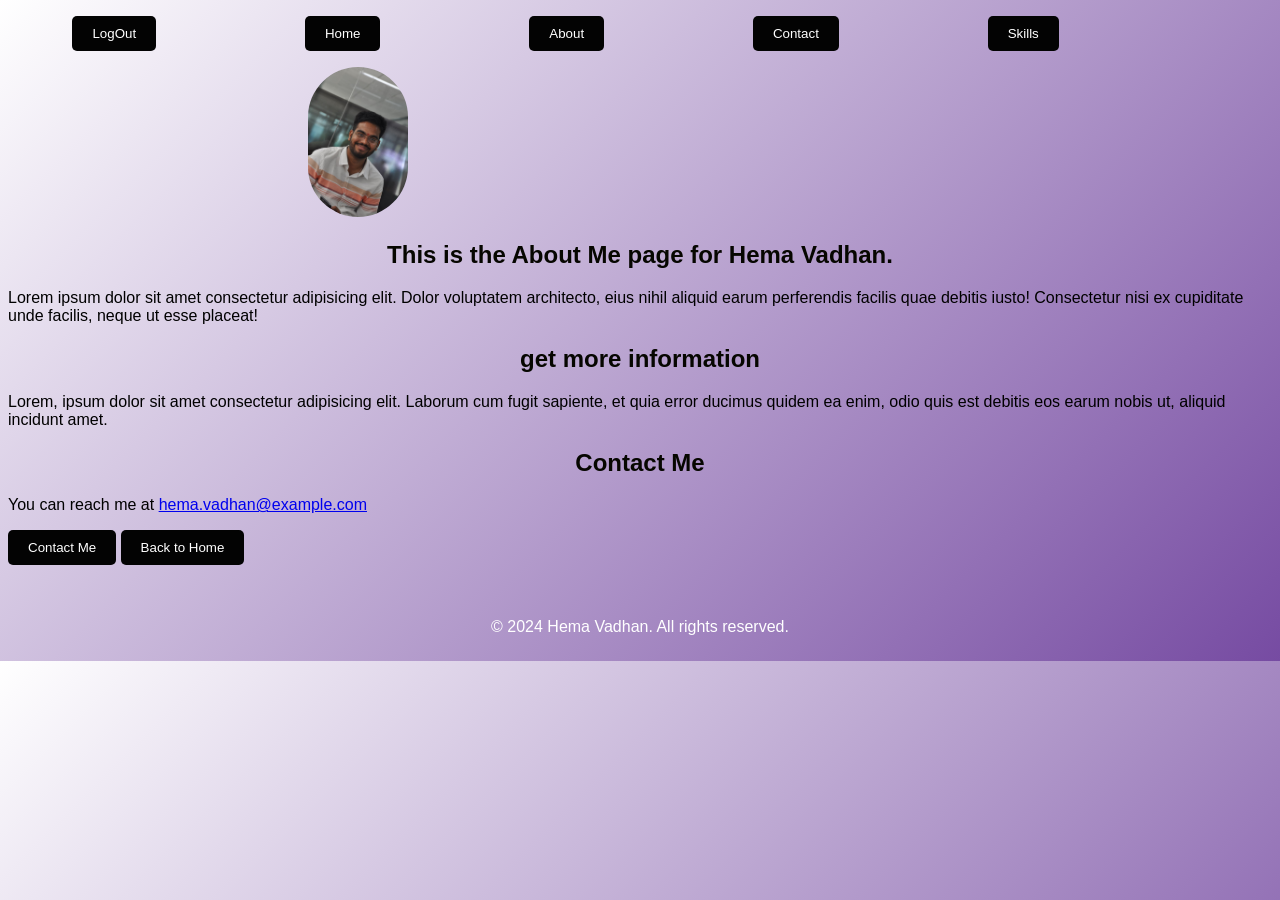
==== about.html @ e814d6c2 "initial commit" ====
<!DOCTYPE html>
<html lang="en">
<head>
    <meta charset="UTF-8">
    <title>Document</title>
    <style>
        header {
            text-align: center;
        }
         nav ul {
            list-style-type:circle;
            padding: 10px;
        }

        img {
            align-items: center;
            width: 100px;
            height: 150px;
            border-radius: 250px; 
            margin-left: 300px;
        }
        button {
                padding: 10px 20px;
                background:#030303;
                color: rgb(255, 255, 255);
                border: none;
                border-radius: 5px;
                cursor: pointer;
            }
        button:hover {
                background-color: #764ba2;
            }
            body {
            font-family: Arial, sans-serif;
            background: linear-gradient(135deg, #ffffff 0%, #764ba2 100%);
        }
        footer {
                 background: linear-gradient(#0e0000 100%);
                color: white;
                text-align: center;
                padding: 1px 0;
            }
            .geid {
                    display: grid;
                    grid-template-columns: auto auto auto auto auto auto;
                    gap: 20px;
                }
             h2 {
                    color: #060600;
                    text-align: center;
                 }
    </style>
</head>
<body>
    <header>
        <nav>
            <dl class="geid">
                <dt><button onclick="window.location.href='login.html'">LogOut</button></dt>
                <dt><button onclick="window.location.href='index.html'">Home</button></dt>
                <dt><button onclick="window.location.href='about.html'">About</button></dt>
                <dt><button onclick="window.location.href='contact.html'">Contact</button></dt>
                <dt><button onclick="window.location.href='Skills.html'">Skills</button></dt>
            </dl>
        </nav> 
    </header>
    <main>
        <img src="images/photo_2024-08-13_15-13-43.jpg" alt="my Image">
    <h2>This is the About Me page for Hema Vadhan.</h2>
    <p>Lorem ipsum dolor sit amet consectetur adipisicing elit. Dolor voluptatem architecto, eius nihil aliquid earum perferendis facilis quae debitis iusto! Consectetur nisi ex cupiditate unde facilis, neque ut esse placeat!</p>
    <h2>get more information</h2>
    <p>Lorem, ipsum dolor sit amet consectetur adipisicing elit. Laborum cum fugit sapiente, et quia error ducimus quidem ea enim, odio quis est debitis eos earum nobis ut, aliquid incidunt amet.</p>
    <h2 id="contact me">Contact Me</h2>
    <p>You can reach me at <a href="mailto:hemavardhanvelaga@gmail.com">hema.vadhan@example.com</a></p>
    <button onclick="window.location.href='contact.html'">Contact Me</button>
    <a href="index.html">
        <button>Back to Home</button>
    </a>
    </main>
    <br></br>
    <footer>
        <p>&copy; 2024 Hema Vadhan. All rights reserved.</p>    
    </footer>
</body>
</html>
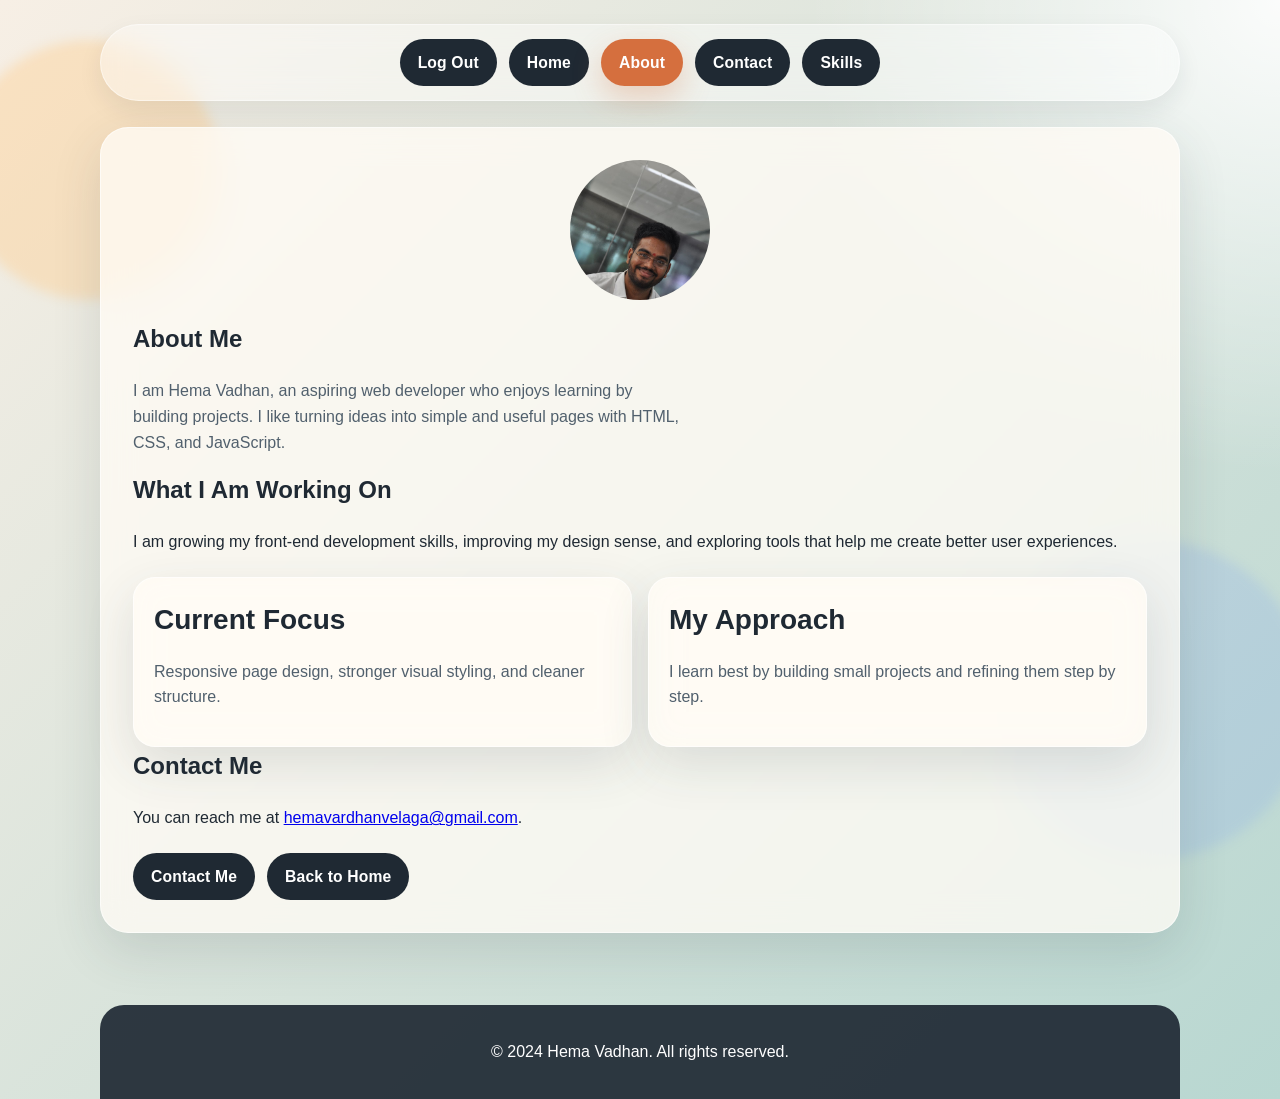
==== commit be12a192: "Enhance portfolio styling and interactivity" ====
--- a/about.html
+++ b/about.html
@@ -2,83 +2,52 @@
 <html lang="en">
 <head>
     <meta charset="UTF-8">
-    <title>Document</title>
-    <style>
-        header {
-            text-align: center;
-        }
-         nav ul {
-            list-style-type:circle;
-            padding: 10px;
-        }
-
-        img {
-            align-items: center;
-            width: 100px;
-            height: 150px;
-            border-radius: 250px; 
-            margin-left: 300px;
-        }
-        button {
-                padding: 10px 20px;
-                background:#030303;
-                color: rgb(255, 255, 255);
-                border: none;
-                border-radius: 5px;
-                cursor: pointer;
-            }
-        button:hover {
-                background-color: #764ba2;
-            }
-            body {
-            font-family: Arial, sans-serif;
-            background: linear-gradient(135deg, #ffffff 0%, #764ba2 100%);
-        }
-        footer {
-                 background: linear-gradient(#0e0000 100%);
-                color: white;
-                text-align: center;
-                padding: 1px 0;
-            }
-            .geid {
-                    display: grid;
-                    grid-template-columns: auto auto auto auto auto auto;
-                    gap: 20px;
-                }
-             h2 {
-                    color: #060600;
-                    text-align: center;
-                 }
-    </style>
+    <meta name="viewport" content="width=device-width, initial-scale=1.0">
+    <title>About | Hema Vadhan</title>
+    <link rel="stylesheet" href="styles.css">
 </head>
-<body>
-    <header>
-        <nav>
-            <dl class="geid">
-                <dt><button onclick="window.location.href='login.html'">LogOut</button></dt>
-                <dt><button onclick="window.location.href='index.html'">Home</button></dt>
-                <dt><button onclick="window.location.href='about.html'">About</button></dt>
-                <dt><button onclick="window.location.href='contact.html'">Contact</button></dt>
-                <dt><button onclick="window.location.href='Skills.html'">Skills</button></dt>
-            </dl>
-        </nav> 
-    </header>
-    <main>
-        <img src="images/photo_2024-08-13_15-13-43.jpg" alt="my Image">
-    <h2>This is the About Me page for Hema Vadhan.</h2>
-    <p>Lorem ipsum dolor sit amet consectetur adipisicing elit. Dolor voluptatem architecto, eius nihil aliquid earum perferendis facilis quae debitis iusto! Consectetur nisi ex cupiditate unde facilis, neque ut esse placeat!</p>
-    <h2>get more information</h2>
-    <p>Lorem, ipsum dolor sit amet consectetur adipisicing elit. Laborum cum fugit sapiente, et quia error ducimus quidem ea enim, odio quis est debitis eos earum nobis ut, aliquid incidunt amet.</p>
-    <h2 id="contact me">Contact Me</h2>
-    <p>You can reach me at <a href="mailto:hemavardhanvelaga@gmail.com">hema.vadhan@example.com</a></p>
-    <button onclick="window.location.href='contact.html'">Contact Me</button>
-    <a href="index.html">
-        <button>Back to Home</button>
-    </a>
-    </main>
-    <br></br>
-    <footer>
-        <p>&copy; 2024 Hema Vadhan. All rights reserved.</p>    
+<body class="site-body">
+    <div class="page-shell">
+        <header class="site-header">
+            <nav aria-label="Main navigation">
+                <ul class="nav-list">
+                    <li><a class="btn nav-link" href="login.html">Log Out</a></li>
+                    <li><a class="btn nav-link" href="index.html">Home</a></li>
+                    <li><a class="btn nav-link" href="about.html">About</a></li>
+                    <li><a class="btn nav-link" href="contact.html">Contact</a></li>
+                    <li><a class="btn nav-link" href="Skills.html">Skills</a></li>
+                </ul>
+            </nav>
+        </header>
+        <main>
+            <section class="content-card reveal">
+                <img class="profile-photo" src="images/photo_2024-08-13_15-13-43.jpg" alt="Portrait of Hema Vadhan">
+                <h1>About Me</h1>
+                <p class="section-intro">I am Hema Vadhan, an aspiring web developer who enjoys learning by building projects. I like turning ideas into simple and useful pages with HTML, CSS, and JavaScript.</p>
+                <h2>What I Am Working On</h2>
+                <p>I am growing my front-end development skills, improving my design sense, and exploring tools that help me create better user experiences.</p>
+                <div class="feature-grid">
+                    <article class="feature-card">
+                        <strong>Current Focus</strong>
+                        <p>Responsive page design, stronger visual styling, and cleaner structure.</p>
+                    </article>
+                    <article class="feature-card">
+                        <strong>My Approach</strong>
+                        <p>I learn best by building small projects and refining them step by step.</p>
+                    </article>
+                </div>
+                <h2>Contact Me</h2>
+                <p>You can reach me at <a href="mailto:hemavardhanvelaga@gmail.com">hemavardhanvelaga@gmail.com</a>.</p>
+                <div class="actions">
+                    <a class="btn" href="contact.html">Contact Me</a>
+                    <a class="btn" href="index.html">Back to Home</a>
+                </div>
+            </section>
+        </main>
+    </div>
+    <footer class="site-footer">
+        <p>&copy; 2024 Hema Vadhan. All rights reserved.</p>
     </footer>
+    <script src="script.js"></script>
 </body>
-</html>+</html>
--- a/styles.css
+++ b/styles.css
@@ -0,0 +1,503 @@
+:root {
+    --bg-top: #f7efe5;
+    --bg-bottom: #b8d7d1;
+    --panel: rgba(255, 251, 245, 0.78);
+    --panel-strong: rgba(255, 255, 255, 0.92);
+    --text-main: #1f2933;
+    --text-soft: #51606d;
+    --accent: #d56f3e;
+    --accent-dark: #9b4c26;
+    --accent-soft: rgba(213, 111, 62, 0.14);
+    --stroke: rgba(31, 41, 51, 0.1);
+    --shadow: 0 18px 50px rgba(49, 61, 73, 0.14);
+}
+
+* {
+    box-sizing: border-box;
+}
+
+html {
+    scroll-behavior: smooth;
+}
+
+body {
+    margin: 0;
+    font-family: "Segoe UI", Tahoma, Geneva, Verdana, sans-serif;
+    line-height: 1.6;
+    color: var(--text-main);
+}
+
+body::before,
+body::after {
+    content: "";
+    position: fixed;
+    inset: auto;
+    border-radius: 999px;
+    pointer-events: none;
+    filter: blur(6px);
+    z-index: 0;
+}
+
+body::before {
+    top: 40px;
+    left: -40px;
+    width: 260px;
+    height: 260px;
+    background: rgba(255, 204, 140, 0.4);
+}
+
+body::after {
+    right: -30px;
+    bottom: 40px;
+    width: 320px;
+    height: 320px;
+    background: rgba(117, 153, 241, 0.18);
+}
+
+.site-body {
+    min-height: 100vh;
+    background:
+        radial-gradient(circle at top right, rgba(255, 255, 255, 0.9), transparent 28%),
+        linear-gradient(135deg, var(--bg-top) 0%, var(--bg-bottom) 100%);
+}
+
+.auth-body {
+    min-height: 100vh;
+    display: flex;
+    align-items: center;
+    justify-content: center;
+    padding: 24px;
+    background:
+        radial-gradient(circle at top left, rgba(255, 255, 255, 0.18), transparent 26%),
+        linear-gradient(135deg, #17324d 0%, #335c67 45%, #9e6240 100%);
+}
+
+.page-shell,
+.site-footer,
+.auth-card {
+    position: relative;
+    z-index: 1;
+}
+
+.page-shell {
+    width: min(1080px, calc(100% - 32px));
+    margin: 0 auto;
+    padding: 24px 0 48px;
+}
+
+.site-header {
+    position: sticky;
+    top: 12px;
+    z-index: 3;
+}
+
+.nav-list {
+    display: flex;
+    flex-wrap: wrap;
+    justify-content: center;
+    gap: 12px;
+    padding: 14px;
+    margin: 0;
+    list-style: none;
+    border: 1px solid rgba(255, 255, 255, 0.45);
+    border-radius: 999px;
+    background: rgba(255, 255, 255, 0.42);
+    backdrop-filter: blur(14px);
+    box-shadow: 0 10px 25px rgba(31, 41, 51, 0.08);
+}
+
+.btn {
+    display: inline-flex;
+    align-items: center;
+    justify-content: center;
+    gap: 8px;
+    padding: 11px 18px;
+    border: none;
+    border-radius: 999px;
+    background: var(--text-main);
+    color: #ffffff;
+    text-decoration: none;
+    cursor: pointer;
+    font-size: 0.98rem;
+    font-weight: 600;
+    letter-spacing: 0.01em;
+    transition: transform 0.2s ease, background-color 0.2s ease, box-shadow 0.2s ease;
+}
+
+.btn:hover,
+.btn:focus-visible {
+    background-color: var(--accent-dark);
+    transform: translateY(-2px);
+    box-shadow: 0 10px 24px rgba(155, 76, 38, 0.24);
+}
+
+.btn-secondary {
+    background: rgba(31, 41, 51, 0.08);
+    color: var(--text-main);
+}
+
+.btn-secondary:hover,
+.btn-secondary:focus-visible {
+    color: #ffffff;
+}
+
+.btn-full {
+    width: 100%;
+}
+
+.nav-link.is-active {
+    background: var(--accent);
+    box-shadow: 0 12px 30px rgba(213, 111, 62, 0.28);
+}
+
+.hero,
+.content-card,
+.auth-card,
+.feature-card,
+.mini-card {
+    border: 1px solid rgba(255, 255, 255, 0.55);
+    background: var(--panel);
+    backdrop-filter: blur(16px);
+    box-shadow: var(--shadow);
+}
+
+.hero,
+.content-card {
+    border-radius: 28px;
+    padding: 32px;
+    margin-top: 26px;
+}
+
+.hero {
+    overflow: hidden;
+}
+
+.hero-grid {
+    display: grid;
+    grid-template-columns: 1.25fr 0.95fr;
+    gap: 28px;
+    align-items: center;
+}
+
+.eyebrow {
+    display: inline-block;
+    padding: 8px 14px;
+    border-radius: 999px;
+    background: var(--accent-soft);
+    color: var(--accent-dark);
+    font-size: 0.85rem;
+    font-weight: 700;
+    letter-spacing: 0.08em;
+    text-transform: uppercase;
+}
+
+.hero h1 {
+    margin: 18px 0 12px;
+    font-size: clamp(2.4rem, 5vw, 4.5rem);
+    line-height: 0.98;
+}
+
+.hero-copy {
+    font-size: 1.05rem;
+    color: var(--text-soft);
+    max-width: 58ch;
+}
+
+.typing-text {
+    color: var(--accent-dark);
+    min-height: 1.7em;
+    font-weight: 700;
+}
+
+.actions {
+    display: flex;
+    flex-wrap: wrap;
+    gap: 12px;
+    margin-top: 22px;
+}
+
+.stats-grid,
+.feature-grid {
+    display: grid;
+    gap: 16px;
+}
+
+.stats-grid {
+    grid-template-columns: repeat(3, minmax(0, 1fr));
+    margin-top: 24px;
+}
+
+.mini-card,
+.feature-card {
+    border-radius: 22px;
+    padding: 20px;
+}
+
+.mini-card strong,
+.feature-card strong {
+    display: block;
+    font-size: 1.75rem;
+    margin-bottom: 4px;
+}
+
+.mini-card span,
+.feature-card p,
+.feature-card li {
+    color: var(--text-soft);
+}
+
+.hero-visual {
+    position: relative;
+    min-height: 420px;
+    display: grid;
+    place-items: center;
+}
+
+.portrait-wrap {
+    position: relative;
+    width: min(100%, 360px);
+    aspect-ratio: 4 / 5;
+    border-radius: 36px;
+    padding: 16px;
+    background: linear-gradient(180deg, rgba(255, 255, 255, 0.65), rgba(255, 255, 255, 0.18));
+}
+
+.hero img,
+.profile-photo {
+    display: block;
+    width: 100%;
+    height: 100%;
+    object-fit: cover;
+}
+
+.hero img {
+    border-radius: 28px;
+}
+
+.profile-photo {
+    width: 140px;
+    height: 140px;
+    margin: 0 auto 20px;
+    border-radius: 50%;
+    object-position: center top;
+}
+
+.floating-badge {
+    position: absolute;
+    padding: 12px 16px;
+    border-radius: 18px;
+    background: var(--panel-strong);
+    box-shadow: 0 14px 30px rgba(31, 41, 51, 0.12);
+    font-size: 0.9rem;
+    font-weight: 700;
+}
+
+.floating-badge.top {
+    top: 22px;
+    right: 0;
+}
+
+.floating-badge.bottom {
+    bottom: 30px;
+    left: -10px;
+}
+
+.content-card h2,
+.content-card h1 {
+    margin-top: 0;
+}
+
+.section-intro {
+    color: var(--text-soft);
+    max-width: 62ch;
+}
+
+.feature-grid {
+    grid-template-columns: repeat(2, minmax(0, 1fr));
+    margin-top: 22px;
+}
+
+.feature-card ul,
+.skills-list,
+.info-list {
+    padding-left: 20px;
+    margin-bottom: 0;
+}
+
+.skill-pills {
+    display: flex;
+    flex-wrap: wrap;
+    gap: 10px;
+    margin-top: 18px;
+}
+
+.skill-pill {
+    padding: 10px 14px;
+    border-radius: 999px;
+    background: rgba(255, 255, 255, 0.7);
+    border: 1px solid var(--stroke);
+    font-weight: 600;
+}
+
+.contact-list {
+    display: grid;
+    gap: 14px;
+    margin-top: 20px;
+}
+
+.contact-item {
+    display: flex;
+    align-items: center;
+    justify-content: space-between;
+    gap: 16px;
+    padding: 16px 18px;
+    border-radius: 18px;
+    background: rgba(255, 255, 255, 0.7);
+    border: 1px solid var(--stroke);
+}
+
+.contact-item span {
+    color: var(--text-soft);
+}
+
+.site-footer {
+    width: min(1080px, calc(100% - 32px));
+    margin: 24px auto 0;
+    padding: 18px 20px;
+    border-radius: 24px 24px 0 0;
+    background: rgba(31, 41, 51, 0.92);
+    color: #ffffff;
+    text-align: center;
+}
+
+.auth-card {
+    width: min(100%, 460px);
+    padding: 36px 32px;
+    border-radius: 28px;
+}
+
+.auth-card h1 {
+    margin-top: 0;
+    margin-bottom: 8px;
+    text-align: center;
+}
+
+.auth-subtitle {
+    margin-top: 0;
+    margin-bottom: 26px;
+    color: rgba(255, 255, 255, 0.86);
+    text-align: center;
+}
+
+.form-group {
+    margin-bottom: 18px;
+}
+
+.form-group label {
+    display: block;
+    margin-bottom: 8px;
+    font-weight: 700;
+    color: #10212f;
+}
+
+.form-group input {
+    width: 100%;
+    padding: 13px 14px;
+    border: 1px solid rgba(16, 33, 47, 0.18);
+    border-radius: 14px;
+    font: inherit;
+    background: rgba(255, 255, 255, 0.84);
+    transition: border-color 0.2s ease, transform 0.2s ease, box-shadow 0.2s ease;
+}
+
+.form-group input:focus {
+    outline: none;
+    border-color: var(--accent);
+    transform: translateY(-1px);
+    box-shadow: 0 0 0 4px rgba(213, 111, 62, 0.14);
+}
+
+.helper-text {
+    margin-top: 18px;
+    text-align: center;
+    color: #10212f;
+}
+
+.helper-text a,
+.contact-item a,
+.info-list a {
+    color: var(--accent-dark);
+    font-weight: 600;
+}
+
+.reveal {
+    opacity: 0;
+    transform: translateY(26px);
+    transition: opacity 0.7s ease, transform 0.7s ease;
+}
+
+.reveal.is-visible {
+    opacity: 1;
+    transform: translateY(0);
+}
+
+@media (prefers-reduced-motion: reduce) {
+    html {
+        scroll-behavior: auto;
+    }
+
+    .btn,
+    .form-group input,
+    .reveal {
+        transition: none;
+    }
+}
+
+@media (max-width: 900px) {
+    .hero-grid,
+    .feature-grid {
+        grid-template-columns: 1fr;
+    }
+
+    .hero-visual {
+        min-height: auto;
+    }
+
+    .stats-grid {
+        grid-template-columns: 1fr;
+    }
+}
+
+@media (max-width: 640px) {
+    .page-shell {
+        width: min(100% - 20px, 1080px);
+        padding-top: 16px;
+    }
+
+    .nav-list {
+        border-radius: 28px;
+    }
+
+    .hero,
+    .content-card,
+    .auth-card,
+    .feature-card,
+    .mini-card {
+        padding: 22px;
+        border-radius: 22px;
+    }
+
+    .actions,
+    .contact-item {
+        flex-direction: column;
+        align-items: flex-start;
+    }
+
+    .btn {
+        width: 100%;
+    }
+
+    .floating-badge.bottom {
+        left: 0;
+    }
+}
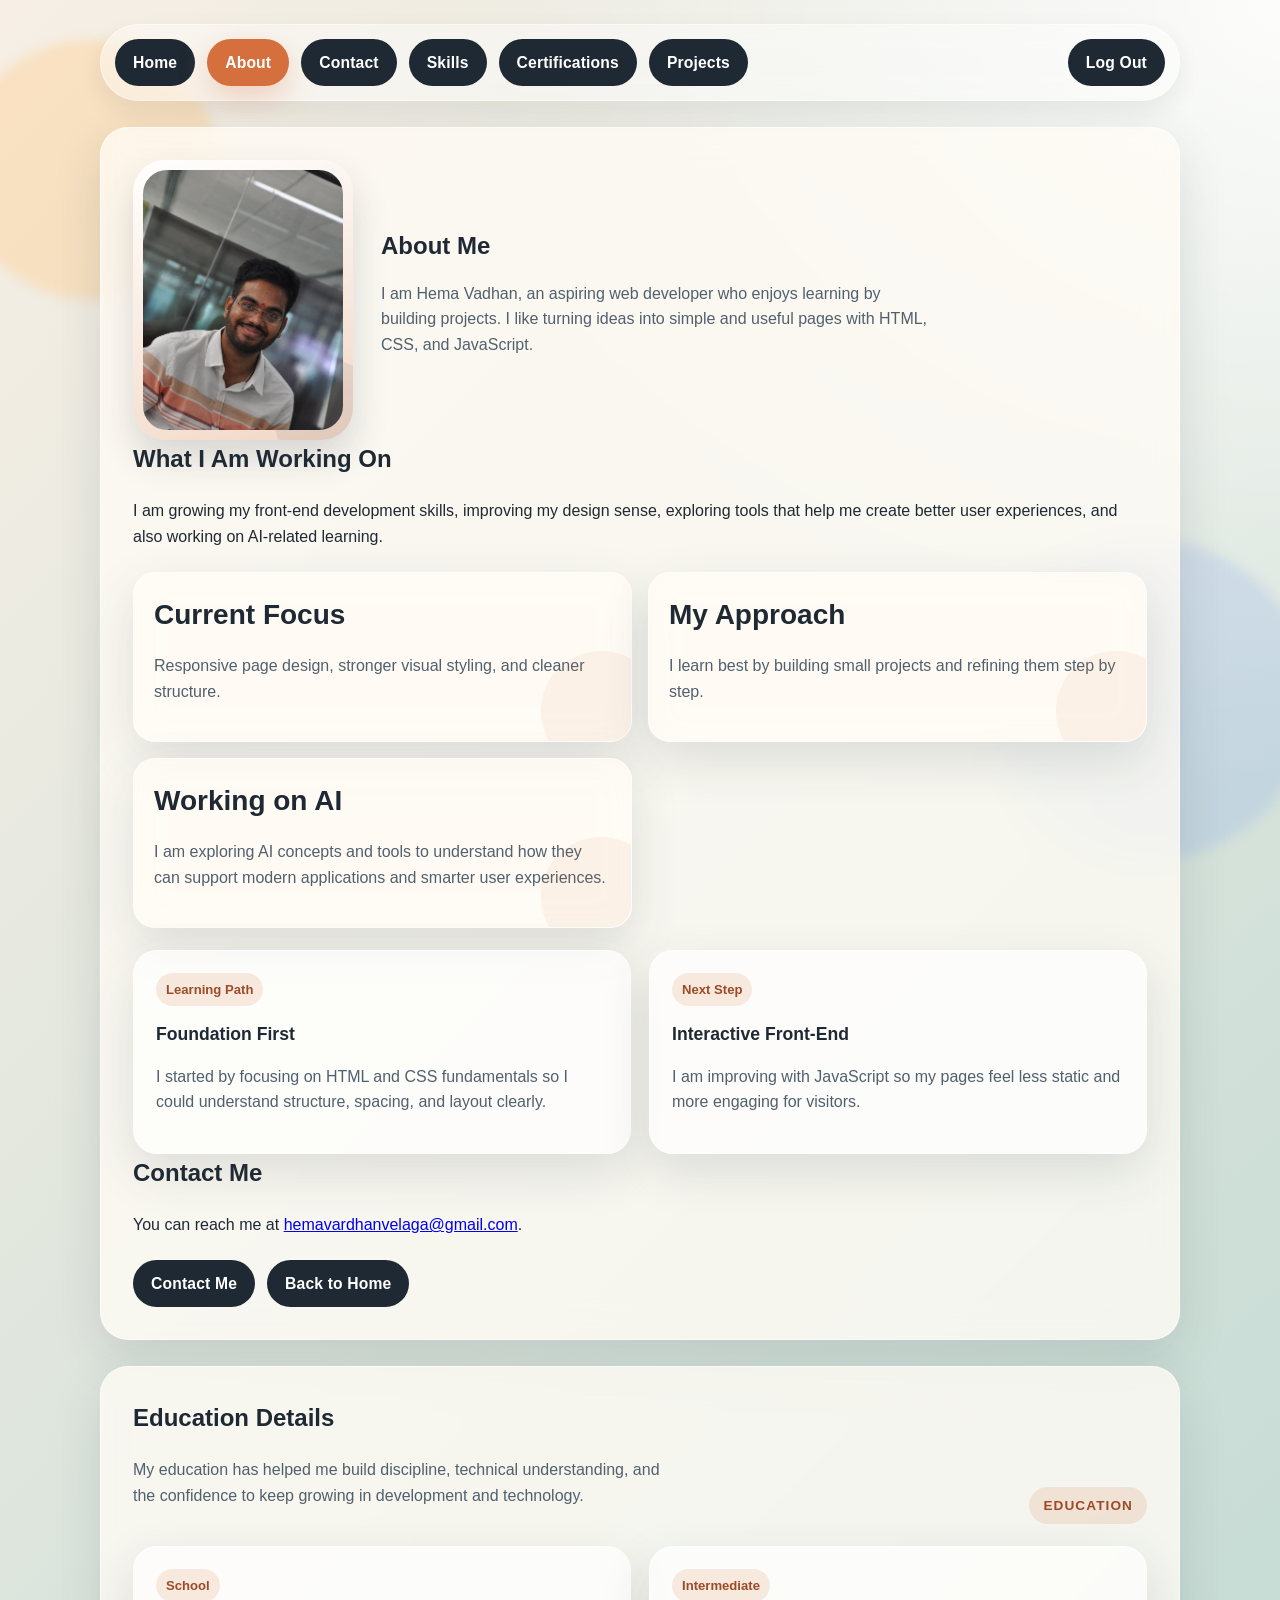
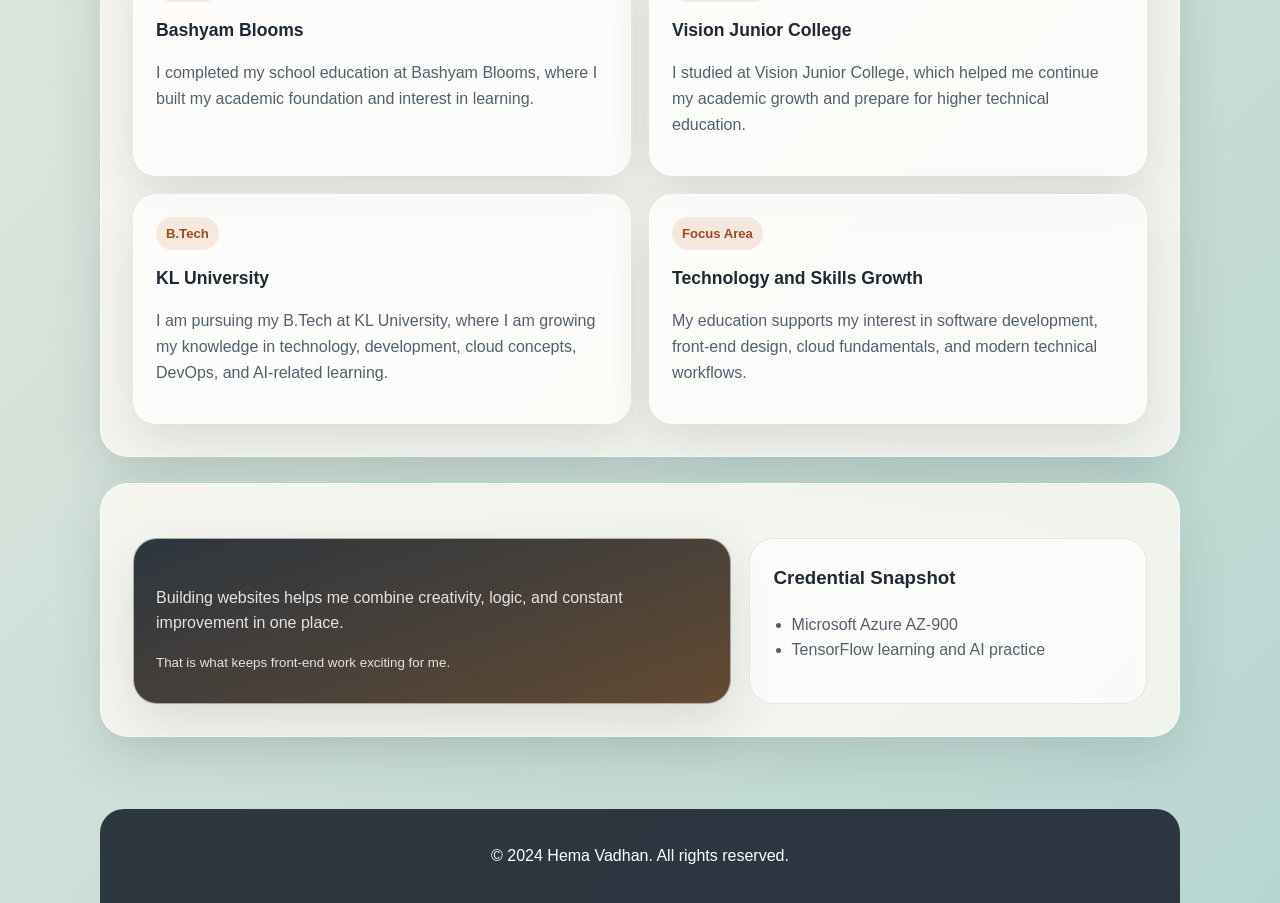
==== commit 9e03856b: "Expand portfolio with projects and certifications" ====
--- a/about.html
+++ b/about.html
@@ -11,29 +11,53 @@
         <header class="site-header">
             <nav aria-label="Main navigation">
                 <ul class="nav-list">
-                    <li><a class="btn nav-link" href="login.html">Log Out</a></li>
                     <li><a class="btn nav-link" href="index.html">Home</a></li>
                     <li><a class="btn nav-link" href="about.html">About</a></li>
                     <li><a class="btn nav-link" href="contact.html">Contact</a></li>
                     <li><a class="btn nav-link" href="Skills.html">Skills</a></li>
+                    <li><a class="btn nav-link" href="Certifications.html">Certifications</a></li>
+                    <li><a class="btn nav-link" href="Projects.html">Projects</a></li>
+                    <li class="push-right"><a class="btn nav-link" href="login.html">Log Out</a></li>
                 </ul>
             </nav>
         </header>
         <main>
             <section class="content-card reveal">
-                <img class="profile-photo" src="images/photo_2024-08-13_15-13-43.jpg" alt="Portrait of Hema Vadhan">
-                <h1>About Me</h1>
-                <p class="section-intro">I am Hema Vadhan, an aspiring web developer who enjoys learning by building projects. I like turning ideas into simple and useful pages with HTML, CSS, and JavaScript.</p>
+                <div class="about-hero">
+                    <div class="about-photo-frame hover-lift">
+                        <img class="about-photo" src="images/photo_2024-08-13_15-13-43.jpg" alt="Portrait of Hema Vadhan">
+                    </div>
+                    <div class="about-intro">
+                        <h1>About Me</h1>
+                        <p class="section-intro">I am Hema Vadhan, an aspiring web developer who enjoys learning by building projects. I like turning ideas into simple and useful pages with HTML, CSS, and JavaScript.</p>
+                    </div>
+                </div>
                 <h2>What I Am Working On</h2>
-                <p>I am growing my front-end development skills, improving my design sense, and exploring tools that help me create better user experiences.</p>
+                <p>I am growing my front-end development skills, improving my design sense, exploring tools that help me create better user experiences, and also working on AI-related learning.</p>
                 <div class="feature-grid">
-                    <article class="feature-card">
+                    <article class="feature-card hover-lift">
                         <strong>Current Focus</strong>
                         <p>Responsive page design, stronger visual styling, and cleaner structure.</p>
                     </article>
-                    <article class="feature-card">
+                    <article class="feature-card hover-lift">
                         <strong>My Approach</strong>
                         <p>I learn best by building small projects and refining them step by step.</p>
+                    </article>
+                    <article class="feature-card hover-lift">
+                        <strong>Working on AI</strong>
+                        <p>I am exploring AI concepts and tools to understand how they can support modern applications and smarter user experiences.</p>
+                    </article>
+                </div>
+                <div class="timeline">
+                    <article class="timeline-card hover-lift">
+                        <span class="timeline-tag">Learning Path</span>
+                        <strong>Foundation First</strong>
+                        <p>I started by focusing on HTML and CSS fundamentals so I could understand structure, spacing, and layout clearly.</p>
+                    </article>
+                    <article class="timeline-card hover-lift">
+                        <span class="timeline-tag">Next Step</span>
+                        <strong>Interactive Front-End</strong>
+                        <p>I am improving with JavaScript so my pages feel less static and more engaging for visitors.</p>
                     </article>
                 </div>
                 <h2>Contact Me</h2>
@@ -41,6 +65,52 @@
                 <div class="actions">
                     <a class="btn" href="contact.html">Contact Me</a>
                     <a class="btn" href="index.html">Back to Home</a>
+                </div>
+            </section>
+            <section class="content-card reveal">
+                <div class="section-heading">
+                    <div>
+                        <h2>Education Details</h2>
+                        <p class="section-intro">My education has helped me build discipline, technical understanding, and the confidence to keep growing in development and technology.</p>
+                    </div>
+                    <span class="eyebrow">Education</span>
+                </div>
+                <div class="timeline">
+                    <article class="timeline-card hover-lift">
+                        <span class="timeline-tag">School</span>
+                        <strong>Bashyam Blooms</strong>
+                        <p>I completed my school education at Bashyam Blooms, where I built my academic foundation and interest in learning.</p>
+                    </article>
+                    <article class="timeline-card hover-lift">
+                        <span class="timeline-tag">Intermediate</span>
+                        <strong>Vision Junior College</strong>
+                        <p>I studied at Vision Junior College, which helped me continue my academic growth and prepare for higher technical education.</p>
+                    </article>
+                    <article class="timeline-card hover-lift">
+                        <span class="timeline-tag">B.Tech</span>
+                        <strong>KL University</strong>
+                        <p>I am pursuing my B.Tech at KL University, where I am growing my knowledge in technology, development, cloud concepts, DevOps, and AI-related learning.</p>
+                    </article>
+                    <article class="timeline-card hover-lift">
+                        <span class="timeline-tag">Focus Area</span>
+                        <strong>Technology and Skills Growth</strong>
+                        <p>My education supports my interest in software development, front-end design, cloud fundamentals, and modern technical workflows.</p>
+                    </article>
+                </div>
+            </section>
+            <section class="content-card reveal">
+                <div class="spotlight-grid">
+                    <div class="quote-card hover-lift">
+                        <p>Building websites helps me combine creativity, logic, and constant improvement in one place.</p>
+                        <small>That is what keeps front-end work exciting for me.</small>
+                    </div>
+                    <div class="contact-blurb hover-lift">
+                        <h3>Credential Snapshot</h3>
+                        <ul class="mini-list">
+                            <li>Microsoft Azure AZ-900</li>
+                            <li>TensorFlow learning and AI practice</li>
+                        </ul>
+                    </div>
                 </div>
             </section>
         </main>
--- a/styles.css
+++ b/styles.css
@@ -94,7 +94,6 @@
 .nav-list {
     display: flex;
     flex-wrap: wrap;
-    justify-content: center;
     gap: 12px;
     padding: 14px;
     margin: 0;
@@ -104,6 +103,16 @@
     background: rgba(255, 255, 255, 0.42);
     backdrop-filter: blur(14px);
     box-shadow: 0 10px 25px rgba(31, 41, 51, 0.08);
+}
+
+.nav-list .push-right {
+    margin-left: auto;
+}
+
+@media (max-width: 640px) {
+    .nav-list .push-right {
+        margin-left: 0;
+    }
 }
 
 .btn {
@@ -209,6 +218,12 @@
     font-weight: 700;
 }
 
+.hero-note {
+    margin-top: 16px;
+    color: var(--text-soft);
+    max-width: 52ch;
+}
+
 .actions {
     display: flex;
     flex-wrap: wrap;
@@ -280,6 +295,61 @@
     margin: 0 auto 20px;
     border-radius: 50%;
     object-position: center top;
+}
+
+.about-hero {
+    display: grid;
+    grid-template-columns: 220px 1fr;
+    gap: 28px;
+    align-items: center;
+}
+
+.about-photo-frame {
+    position: relative;
+    width: 220px;
+    height: 280px;
+    padding: 10px;
+    border-radius: 32px;
+    background: linear-gradient(160deg, rgba(255, 255, 255, 0.95), rgba(213, 111, 62, 0.24));
+    box-shadow: 0 18px 36px rgba(49, 61, 73, 0.18);
+}
+
+.about-photo-frame::before {
+    content: "";
+    position: absolute;
+    inset: -10px auto auto -10px;
+    width: 80px;
+    height: 80px;
+    border-radius: 24px;
+    background: rgba(213, 111, 62, 0.14);
+    z-index: 0;
+}
+
+.about-photo-frame::after {
+    content: "";
+    position: absolute;
+    right: -14px;
+    bottom: -14px;
+    width: 92px;
+    height: 92px;
+    border-radius: 28px;
+    background: rgba(31, 41, 51, 0.08);
+    z-index: 0;
+}
+
+.about-photo {
+    position: relative;
+    z-index: 1;
+    width: 100%;
+    height: 100%;
+    object-fit: cover;
+    object-position: center top;
+    border-radius: 24px;
+    display: block;
+}
+
+.about-intro h1 {
+    margin-bottom: 12px;
 }
 
 .floating-badge {
@@ -312,9 +382,31 @@
     max-width: 62ch;
 }
 
+.section-heading {
+    display: flex;
+    justify-content: space-between;
+    align-items: end;
+    gap: 16px;
+}
+
 .feature-grid {
     grid-template-columns: repeat(2, minmax(0, 1fr));
     margin-top: 22px;
+}
+
+.feature-card {
+    position: relative;
+    overflow: hidden;
+}
+
+.feature-card::after {
+    content: "";
+    position: absolute;
+    inset: auto -30px -30px auto;
+    width: 120px;
+    height: 120px;
+    border-radius: 50%;
+    background: rgba(213, 111, 62, 0.08);
 }
 
 .feature-card ul,
@@ -337,6 +429,171 @@
     background: rgba(255, 255, 255, 0.7);
     border: 1px solid var(--stroke);
     font-weight: 600;
+}
+
+.showcase-grid,
+.timeline,
+.gallery-grid,
+.project-grid,
+.spotlight-grid {
+    display: grid;
+    gap: 18px;
+    margin-top: 22px;
+}
+
+.showcase-grid,
+.gallery-grid,
+.project-grid {
+    grid-template-columns: repeat(3, minmax(0, 1fr));
+}
+
+.spotlight-grid {
+    grid-template-columns: 1.2fr 0.8fr;
+}
+
+.showcase-card,
+.project-card,
+.timeline-card,
+.gallery-card,
+.quote-card {
+    border-radius: 24px;
+    border: 1px solid rgba(255, 255, 255, 0.55);
+    background: rgba(255, 255, 255, 0.68);
+    box-shadow: var(--shadow);
+}
+
+.showcase-card,
+.project-card,
+.timeline-card,
+.quote-card {
+    padding: 22px;
+}
+
+.showcase-card strong,
+.project-card strong,
+.timeline-card strong {
+    display: block;
+    font-size: 1.1rem;
+    margin-bottom: 8px;
+}
+
+.project-card p,
+.showcase-card p,
+.timeline-card p,
+.quote-card p {
+    color: var(--text-soft);
+}
+
+.project-card {
+    position: relative;
+}
+
+.project-tag,
+.timeline-tag {
+    display: inline-block;
+    padding: 6px 10px;
+    border-radius: 999px;
+    background: var(--accent-soft);
+    color: var(--accent-dark);
+    font-size: 0.82rem;
+    font-weight: 700;
+    margin-bottom: 14px;
+}
+
+.timeline {
+    grid-template-columns: repeat(2, minmax(0, 1fr));
+}
+
+.timeline-card {
+    min-height: 100%;
+}
+
+.gallery-card {
+    overflow: hidden;
+    min-height: 280px;
+}
+
+.gallery-card img {
+    width: 100%;
+    height: 100%;
+    display: block;
+    object-fit: cover;
+    transition: transform 0.5s ease;
+}
+
+.gallery-card:hover img {
+    transform: scale(1.06);
+}
+
+.quote-card {
+    display: flex;
+    flex-direction: column;
+    justify-content: center;
+    background: linear-gradient(160deg, rgba(31, 41, 51, 0.94), rgba(87, 59, 34, 0.92));
+    color: #ffffff;
+}
+
+.quote-card p,
+.quote-card small {
+    color: rgba(255, 255, 255, 0.86);
+}
+
+.big-number {
+    font-size: clamp(2.4rem, 5vw, 4rem);
+    line-height: 1;
+    margin: 0 0 12px;
+}
+
+.contact-panel {
+    display: grid;
+    grid-template-columns: 1.1fr 0.9fr;
+    gap: 18px;
+    margin-top: 20px;
+}
+
+.contact-blurb {
+    padding: 24px;
+    border-radius: 24px;
+    background: rgba(255, 255, 255, 0.66);
+    border: 1px solid var(--stroke);
+}
+
+.contact-blurb h3 {
+    margin-top: 0;
+}
+
+.contact-blurb p,
+.contact-blurb li {
+    color: var(--text-soft);
+}
+
+.mini-list {
+    padding-left: 18px;
+}
+
+.hover-lift {
+    position: relative;
+    overflow: hidden;
+    transition: transform 0.25s ease, box-shadow 0.25s ease;
+}
+
+.hover-lift::before {
+    content: "";
+    position: absolute;
+    inset: 0;
+    background: radial-gradient(circle at var(--mx, 50%) var(--my, 50%), rgba(255, 255, 255, 0.4), transparent 42%);
+    opacity: 0;
+    pointer-events: none;
+    transition: opacity 0.25s ease;
+}
+
+.hover-lift:hover {
+    transform: translateY(-5px);
+    box-shadow: 0 22px 42px rgba(49, 61, 73, 0.18);
+}
+
+.hover-lift:hover::before {
+    opacity: 1;
 }
 
 .contact-list {
@@ -455,12 +712,23 @@
 
 @media (max-width: 900px) {
     .hero-grid,
-    .feature-grid {
+    .about-hero,
+    .feature-grid,
+    .showcase-grid,
+    .gallery-grid,
+    .project-grid,
+    .timeline,
+    .spotlight-grid,
+    .contact-panel {
         grid-template-columns: 1fr;
     }
 
     .hero-visual {
         min-height: auto;
+    }
+
+    .about-photo-frame {
+        margin: 0 auto;
     }
 
     .stats-grid {
@@ -488,7 +756,8 @@
     }
 
     .actions,
-    .contact-item {
+    .contact-item,
+    .section-heading {
         flex-direction: column;
         align-items: flex-start;
     }
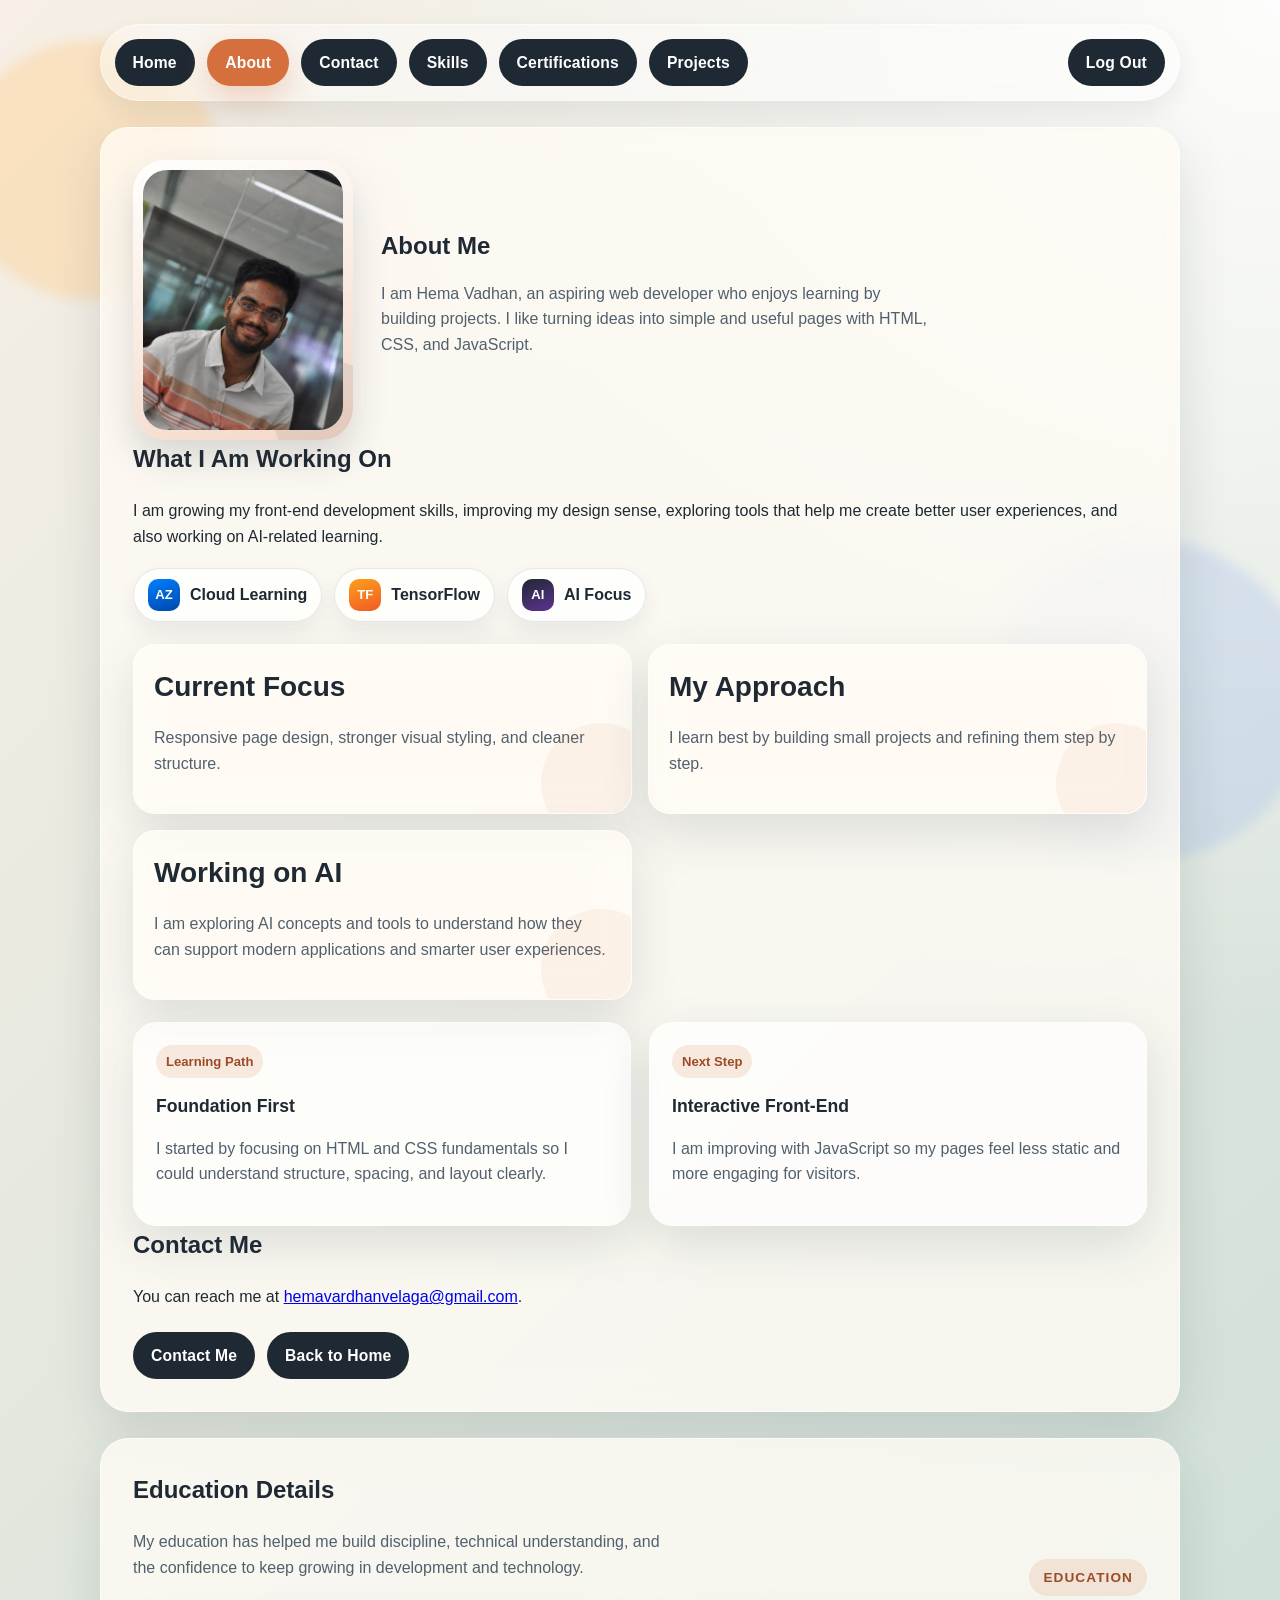
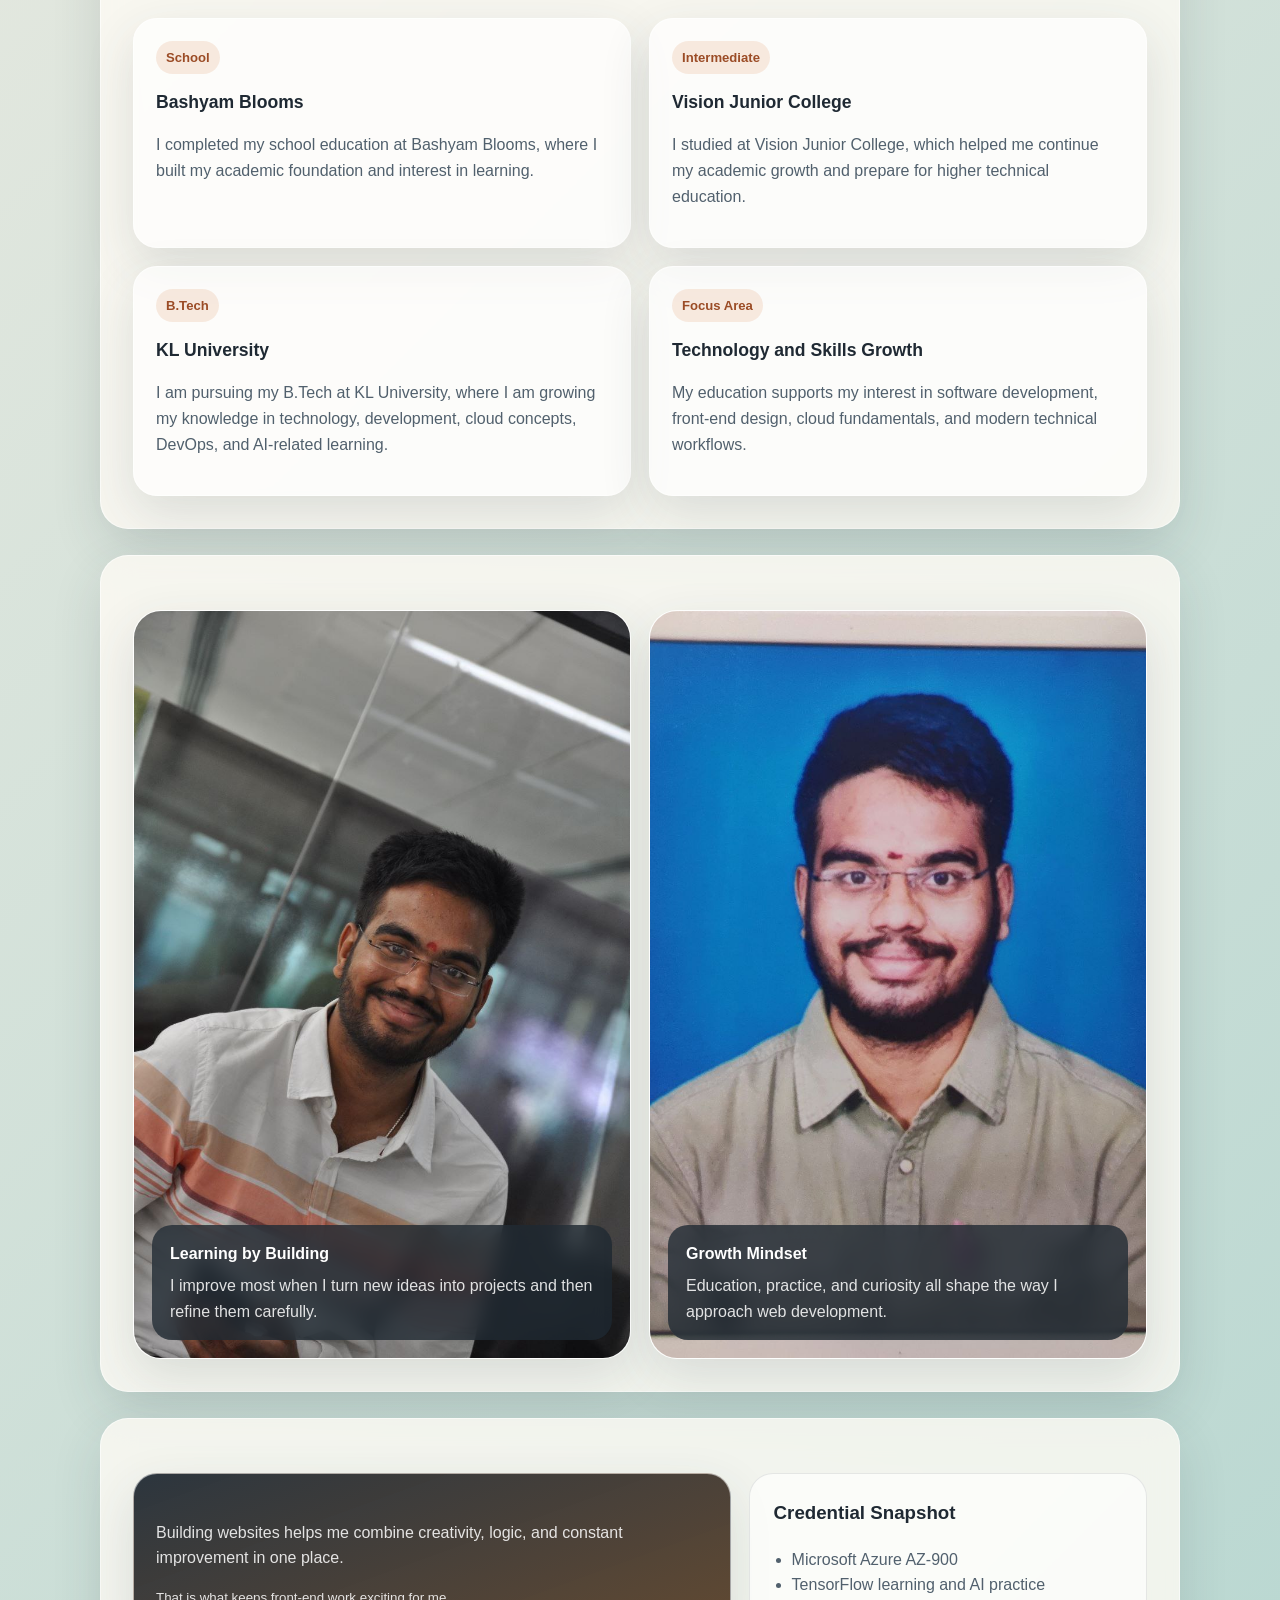
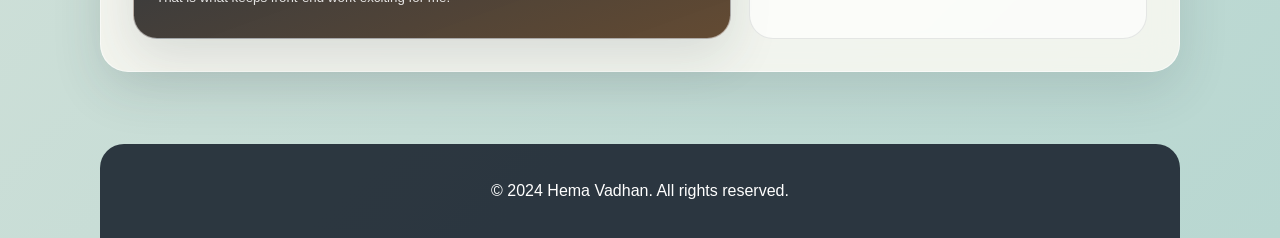
==== commit c33d98f1: "Enhance portfolio visuals with logos and media sections" ====
--- a/about.html
+++ b/about.html
@@ -34,6 +34,11 @@
                 </div>
                 <h2>What I Am Working On</h2>
                 <p>I am growing my front-end development skills, improving my design sense, exploring tools that help me create better user experiences, and also working on AI-related learning.</p>
+                <div class="logo-ribbon">
+                    <span class="logo-chip"><span class="logo-dot azure">AZ</span>Cloud Learning</span>
+                    <span class="logo-chip"><span class="logo-dot tensorflow">TF</span>TensorFlow</span>
+                    <span class="logo-chip"><span class="logo-dot ai">AI</span>AI Focus</span>
+                </div>
                 <div class="feature-grid">
                     <article class="feature-card hover-lift">
                         <strong>Current Focus</strong>
@@ -99,6 +104,24 @@
                 </div>
             </section>
             <section class="content-card reveal">
+                <div class="media-grid">
+                    <article class="media-card hover-lift">
+                        <img src="images/photo_2024-08-13_15-13-43.jpg" alt="Portrait detail for about page">
+                        <div class="media-overlay">
+                            <strong>Learning by Building</strong>
+                            <p>I improve most when I turn new ideas into projects and then refine them carefully.</p>
+                        </div>
+                    </article>
+                    <article class="media-card hover-lift">
+                        <img src="images/2100090027.jpg" alt="Supporting visual for education and growth">
+                        <div class="media-overlay">
+                            <strong>Growth Mindset</strong>
+                            <p>Education, practice, and curiosity all shape the way I approach web development.</p>
+                        </div>
+                    </article>
+                </div>
+            </section>
+            <section class="content-card reveal">
                 <div class="spotlight-grid">
                     <div class="quote-card hover-lift">
                         <p>Building websites helps me combine creativity, logic, and constant improvement in one place.</p>
--- a/styles.css
+++ b/styles.css
@@ -435,15 +435,24 @@
 .timeline,
 .gallery-grid,
 .project-grid,
-.spotlight-grid {
+.spotlight-grid,
+.logo-grid {
     display: grid;
     gap: 18px;
     margin-top: 22px;
 }
 
+.media-grid {
+    display: grid;
+    grid-template-columns: 1fr 1fr;
+    gap: 18px;
+    margin-top: 22px;
+}
+
 .showcase-grid,
 .gallery-grid,
-.project-grid {
+.project-grid,
+.logo-grid {
     grid-template-columns: repeat(3, minmax(0, 1fr));
 }
 
@@ -455,7 +464,8 @@
 .project-card,
 .timeline-card,
 .gallery-card,
-.quote-card {
+.quote-card,
+.logo-card {
     border-radius: 24px;
     border: 1px solid rgba(255, 255, 255, 0.55);
     background: rgba(255, 255, 255, 0.68);
@@ -465,8 +475,142 @@
 .showcase-card,
 .project-card,
 .timeline-card,
-.quote-card {
+.quote-card,
+.logo-card {
     padding: 22px;
+}
+
+.logo-card {
+    display: flex;
+    flex-direction: column;
+    justify-content: center;
+    align-items: center;
+    text-align: center;
+    min-height: 220px;
+}
+
+.logo-mark {
+    width: 88px;
+    height: 88px;
+    display: grid;
+    place-items: center;
+    border-radius: 24px;
+    margin-bottom: 16px;
+    font-size: 1.5rem;
+    font-weight: 800;
+    letter-spacing: 0.04em;
+    color: #ffffff;
+    box-shadow: 0 16px 32px rgba(49, 61, 73, 0.18);
+}
+
+.logo-mark.azure {
+    background: linear-gradient(160deg, #007fff, #0047ab);
+}
+
+.logo-mark.tensorflow {
+    background: linear-gradient(160deg, #ff9f1c, #f15a24);
+}
+
+.logo-mark.ai {
+    background: linear-gradient(160deg, #1f2933, #5d3290);
+}
+
+.logo-card strong {
+    display: block;
+    margin-bottom: 8px;
+    font-size: 1.05rem;
+}
+
+.logo-card p {
+    color: var(--text-soft);
+}
+
+.media-card {
+    position: relative;
+    overflow: hidden;
+    min-height: 300px;
+    border-radius: 28px;
+    border: 1px solid rgba(255, 255, 255, 0.55);
+    box-shadow: var(--shadow);
+    background: rgba(255, 255, 255, 0.68);
+}
+
+.media-card img {
+    width: 100%;
+    height: 100%;
+    display: block;
+    object-fit: cover;
+    transition: transform 0.5s ease;
+}
+
+.media-card:hover img {
+    transform: scale(1.05);
+}
+
+.media-overlay {
+    position: absolute;
+    inset: auto 18px 18px 18px;
+    padding: 16px 18px;
+    border-radius: 20px;
+    background: rgba(31, 41, 51, 0.78);
+    color: #ffffff;
+    backdrop-filter: blur(10px);
+}
+
+.media-overlay strong {
+    display: block;
+    margin-bottom: 6px;
+}
+
+.media-overlay p {
+    margin: 0;
+    color: rgba(255, 255, 255, 0.86);
+}
+
+.logo-ribbon {
+    display: flex;
+    flex-wrap: wrap;
+    gap: 12px;
+    margin-top: 18px;
+}
+
+.logo-chip {
+    display: inline-flex;
+    align-items: center;
+    gap: 10px;
+    padding: 10px 14px;
+    border-radius: 999px;
+    background: rgba(255, 255, 255, 0.72);
+    border: 1px solid var(--stroke);
+    box-shadow: 0 10px 20px rgba(49, 61, 73, 0.08);
+    font-weight: 600;
+}
+
+.logo-dot {
+    width: 32px;
+    height: 32px;
+    border-radius: 10px;
+    display: grid;
+    place-items: center;
+    color: #ffffff;
+    font-size: 0.82rem;
+    font-weight: 800;
+}
+
+.logo-dot.azure {
+    background: linear-gradient(160deg, #007fff, #0047ab);
+}
+
+.logo-dot.tensorflow {
+    background: linear-gradient(160deg, #ff9f1c, #f15a24);
+}
+
+.logo-dot.ai {
+    background: linear-gradient(160deg, #1f2933, #5d3290);
+}
+
+.logo-dot.devops {
+    background: linear-gradient(160deg, #0f9d58, #0b5d36);
 }
 
 .showcase-card strong,
@@ -717,6 +861,8 @@
     .showcase-grid,
     .gallery-grid,
     .project-grid,
+    .logo-grid,
+    .media-grid,
     .timeline,
     .spotlight-grid,
     .contact-panel {
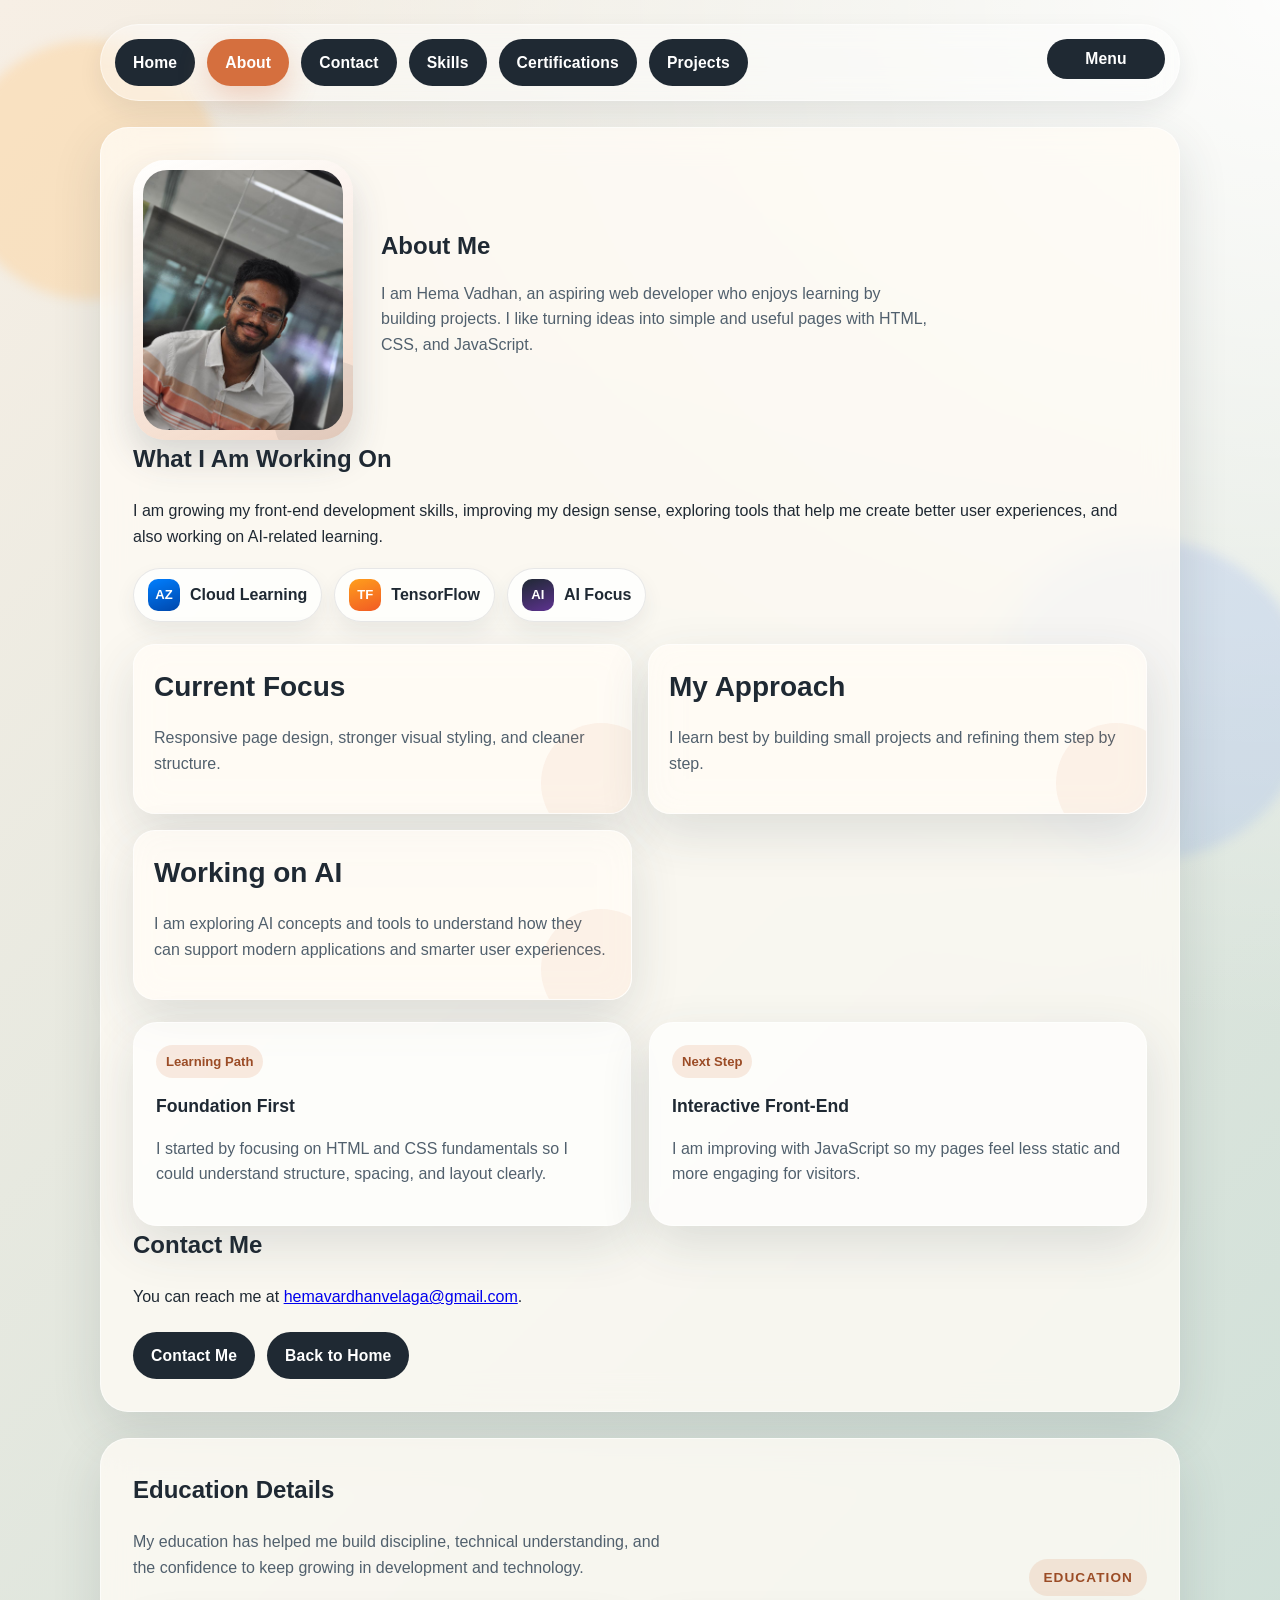
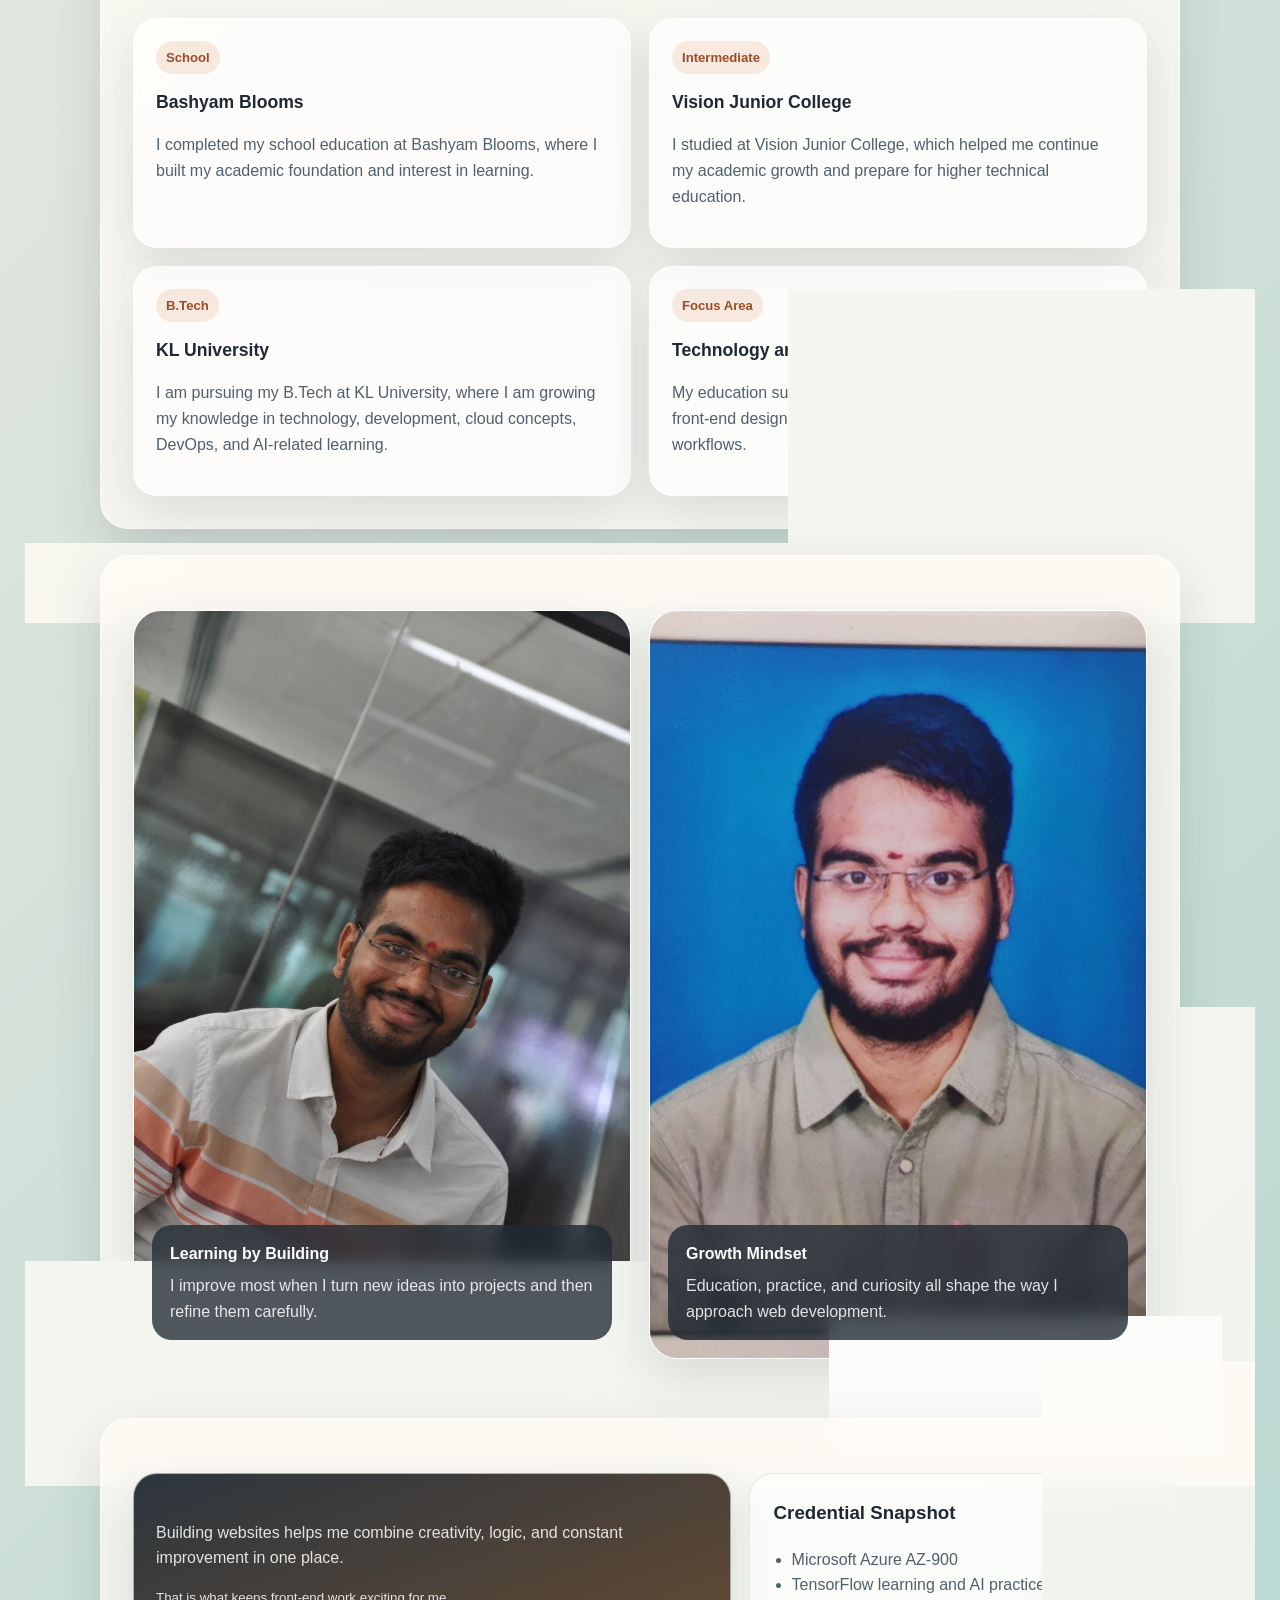
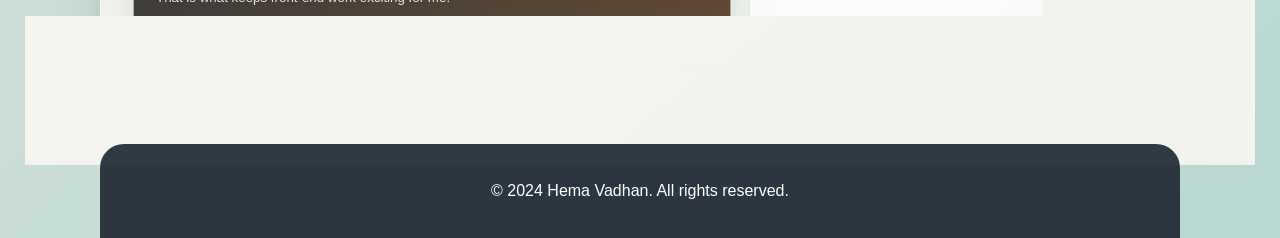
==== commit 85858fa8: "Add dark mode and nav dropdown menu" ====
--- a/about.html
+++ b/about.html
@@ -17,7 +17,13 @@
                     <li><a class="btn nav-link" href="Skills.html">Skills</a></li>
                     <li><a class="btn nav-link" href="Certifications.html">Certifications</a></li>
                     <li><a class="btn nav-link" href="Projects.html">Projects</a></li>
-                    <li class="push-right"><a class="btn nav-link" href="login.html">Log Out</a></li>
+                    <li class="push-right nav-dropdown">
+                        <button class="btn menu-toggle" type="button" data-menu-toggle aria-expanded="false">Menu</button>
+                        <div class="menu-panel">
+                            <button class="btn menu-item theme-toggle" type="button" data-theme-toggle>Dark Mode</button>
+                            <a class="btn menu-item" href="login.html">Log Out</a>
+                        </div>
+                    </li>
                 </ul>
             </nav>
         </header>
--- a/styles.css
+++ b/styles.css
@@ -10,6 +10,40 @@
     --accent-soft: rgba(213, 111, 62, 0.14);
     --stroke: rgba(31, 41, 51, 0.1);
     --shadow: 0 18px 50px rgba(49, 61, 73, 0.14);
+    --nav-bg: rgba(255, 255, 255, 0.42);
+    --nav-border: rgba(255, 255, 255, 0.45);
+    --footer-bg: rgba(31, 41, 51, 0.92);
+    --overlay-bg: rgba(31, 41, 51, 0.78);
+    --overlay-text: rgba(255, 255, 255, 0.86);
+    --input-bg: rgba(255, 255, 255, 0.84);
+    --chip-bg: rgba(255, 255, 255, 0.72);
+    --card-bg: rgba(255, 255, 255, 0.68);
+    --contact-bg: rgba(255, 255, 255, 0.66);
+    --quote-bg: linear-gradient(160deg, rgba(31, 41, 51, 0.94), rgba(87, 59, 34, 0.92));
+}
+
+body[data-theme="dark"] {
+    --bg-top: #0f1720;
+    --bg-bottom: #162938;
+    --panel: rgba(15, 23, 32, 0.82);
+    --panel-strong: rgba(22, 41, 56, 0.94);
+    --text-main: #eef4f8;
+    --text-soft: #a9bcc8;
+    --accent: #ff9f5c;
+    --accent-dark: #ffbc85;
+    --accent-soft: rgba(255, 159, 92, 0.14);
+    --stroke: rgba(255, 255, 255, 0.08);
+    --shadow: 0 18px 50px rgba(0, 0, 0, 0.32);
+    --nav-bg: rgba(9, 16, 24, 0.62);
+    --nav-border: rgba(255, 255, 255, 0.08);
+    --footer-bg: rgba(8, 14, 20, 0.94);
+    --overlay-bg: rgba(6, 10, 16, 0.82);
+    --overlay-text: rgba(255, 255, 255, 0.88);
+    --input-bg: rgba(20, 33, 46, 0.9);
+    --chip-bg: rgba(18, 30, 42, 0.9);
+    --card-bg: rgba(17, 28, 39, 0.82);
+    --contact-bg: rgba(17, 28, 39, 0.82);
+    --quote-bg: linear-gradient(160deg, rgba(4, 10, 16, 0.96), rgba(31, 55, 76, 0.94));
 }
 
 * {
@@ -98,15 +132,53 @@
     padding: 14px;
     margin: 0;
     list-style: none;
-    border: 1px solid rgba(255, 255, 255, 0.45);
+    border: 1px solid var(--nav-border);
     border-radius: 999px;
-    background: rgba(255, 255, 255, 0.42);
+    background: var(--nav-bg);
     backdrop-filter: blur(14px);
     box-shadow: 0 10px 25px rgba(31, 41, 51, 0.08);
 }
 
 .nav-list .push-right {
     margin-left: auto;
+}
+
+.nav-list .push-right + .push-right {
+    margin-left: 0;
+}
+
+.nav-dropdown {
+    position: relative;
+}
+
+.menu-toggle {
+    min-width: 118px;
+}
+
+.menu-panel {
+    position: absolute;
+    top: calc(100% + 10px);
+    right: 0;
+    min-width: 190px;
+    padding: 10px;
+    border-radius: 20px;
+    border: 1px solid var(--nav-border);
+    background: var(--nav-bg);
+    backdrop-filter: blur(14px);
+    box-shadow: 0 18px 40px rgba(31, 41, 51, 0.14);
+    display: none;
+    z-index: 10;
+}
+
+.nav-dropdown.is-open .menu-panel {
+    display: grid;
+    gap: 8px;
+}
+
+.menu-item {
+    width: 100%;
+    justify-content: flex-start;
+    text-align: left;
 }
 
 @media (max-width: 640px) {
@@ -468,7 +540,7 @@
 .logo-card {
     border-radius: 24px;
     border: 1px solid rgba(255, 255, 255, 0.55);
-    background: rgba(255, 255, 255, 0.68);
+    background: var(--card-bg);
     box-shadow: var(--shadow);
 }
 
@@ -552,7 +624,7 @@
     inset: auto 18px 18px 18px;
     padding: 16px 18px;
     border-radius: 20px;
-    background: rgba(31, 41, 51, 0.78);
+    background: var(--overlay-bg);
     color: #ffffff;
     backdrop-filter: blur(10px);
 }
@@ -564,7 +636,7 @@
 
 .media-overlay p {
     margin: 0;
-    color: rgba(255, 255, 255, 0.86);
+    color: var(--overlay-text);
 }
 
 .logo-ribbon {
@@ -580,7 +652,7 @@
     gap: 10px;
     padding: 10px 14px;
     border-radius: 999px;
-    background: rgba(255, 255, 255, 0.72);
+    background: var(--chip-bg);
     border: 1px solid var(--stroke);
     box-shadow: 0 10px 20px rgba(49, 61, 73, 0.08);
     font-weight: 600;
@@ -673,7 +745,7 @@
     display: flex;
     flex-direction: column;
     justify-content: center;
-    background: linear-gradient(160deg, rgba(31, 41, 51, 0.94), rgba(87, 59, 34, 0.92));
+    background: var(--quote-bg);
     color: #ffffff;
 }
 
@@ -698,7 +770,7 @@
 .contact-blurb {
     padding: 24px;
     border-radius: 24px;
-    background: rgba(255, 255, 255, 0.66);
+    background: var(--contact-bg);
     border: 1px solid var(--stroke);
 }
 
@@ -753,7 +825,7 @@
     gap: 16px;
     padding: 16px 18px;
     border-radius: 18px;
-    background: rgba(255, 255, 255, 0.7);
+    background: var(--card-bg);
     border: 1px solid var(--stroke);
 }
 
@@ -766,7 +838,7 @@
     margin: 24px auto 0;
     padding: 18px 20px;
     border-radius: 24px 24px 0 0;
-    background: rgba(31, 41, 51, 0.92);
+    background: var(--footer-bg);
     color: #ffffff;
     text-align: center;
 }
@@ -798,7 +870,7 @@
     display: block;
     margin-bottom: 8px;
     font-weight: 700;
-    color: #10212f;
+    color: var(--text-main);
 }
 
 .form-group input {
@@ -807,7 +879,8 @@
     border: 1px solid rgba(16, 33, 47, 0.18);
     border-radius: 14px;
     font: inherit;
-    background: rgba(255, 255, 255, 0.84);
+    background: var(--input-bg);
+    color: var(--text-main);
     transition: border-color 0.2s ease, transform 0.2s ease, box-shadow 0.2s ease;
 }
 
@@ -821,7 +894,7 @@
 .helper-text {
     margin-top: 18px;
     text-align: center;
-    color: #10212f;
+    color: var(--text-main);
 }
 
 .helper-text a,
@@ -840,6 +913,35 @@
 .reveal.is-visible {
     opacity: 1;
     transform: translateY(0);
+}
+
+.theme-toggle {
+    min-width: 124px;
+}
+
+body[data-theme="dark"] .btn {
+    background: #f1f5f8;
+    color: #101922;
+}
+
+body[data-theme="dark"] .btn:hover,
+body[data-theme="dark"] .btn:focus-visible {
+    background: var(--accent);
+    color: #101922;
+}
+
+body[data-theme="dark"] .btn-secondary {
+    background: rgba(255, 255, 255, 0.08);
+    color: var(--text-main);
+}
+
+body[data-theme="dark"] .showcase-card strong,
+body[data-theme="dark"] .project-card strong,
+body[data-theme="dark"] .timeline-card strong,
+body[data-theme="dark"] .logo-card strong,
+body[data-theme="dark"] .contact-blurb h3,
+body[data-theme="dark"] .contact-item strong {
+    color: var(--text-main);
 }
 
 @media (prefers-reduced-motion: reduce) {
@@ -912,6 +1014,12 @@
         width: 100%;
     }
 
+    .menu-panel {
+        position: static;
+        min-width: 100%;
+        margin-top: 10px;
+    }
+
     .floating-badge.bottom {
         left: 0;
     }
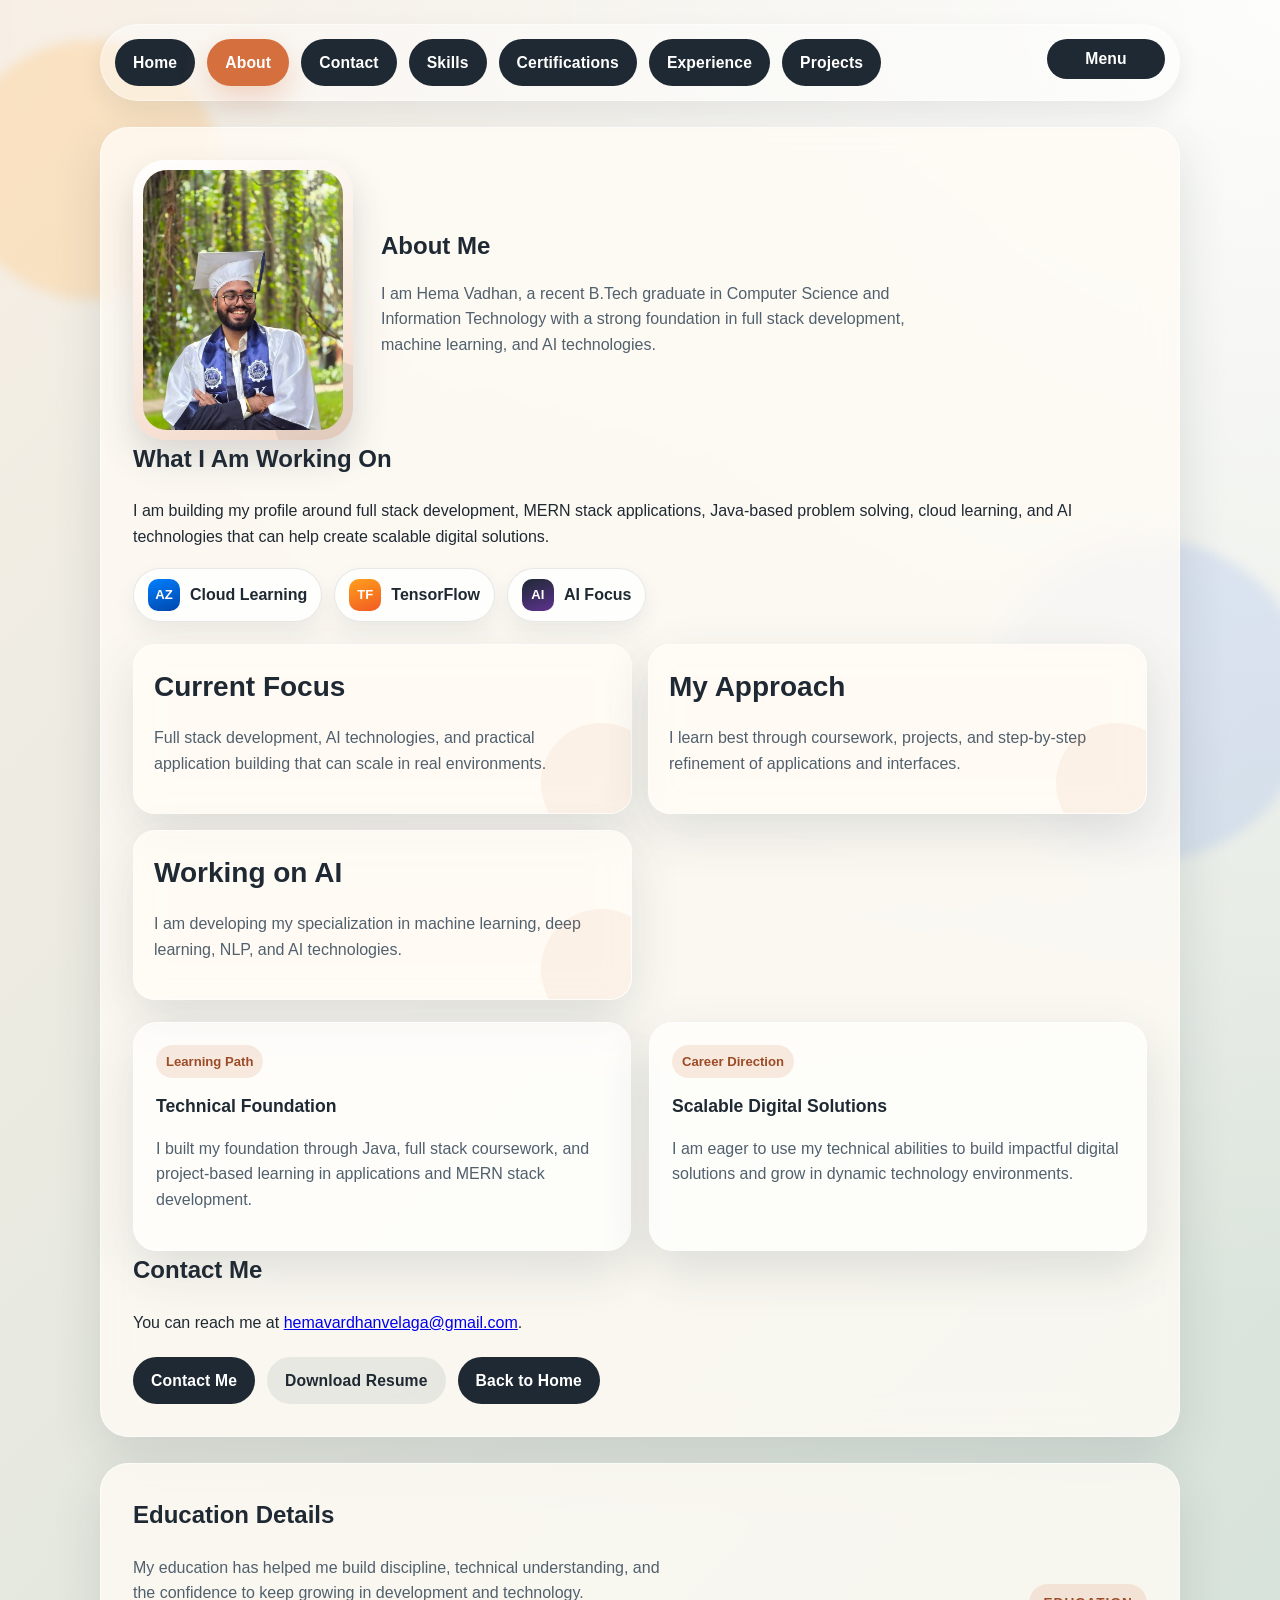
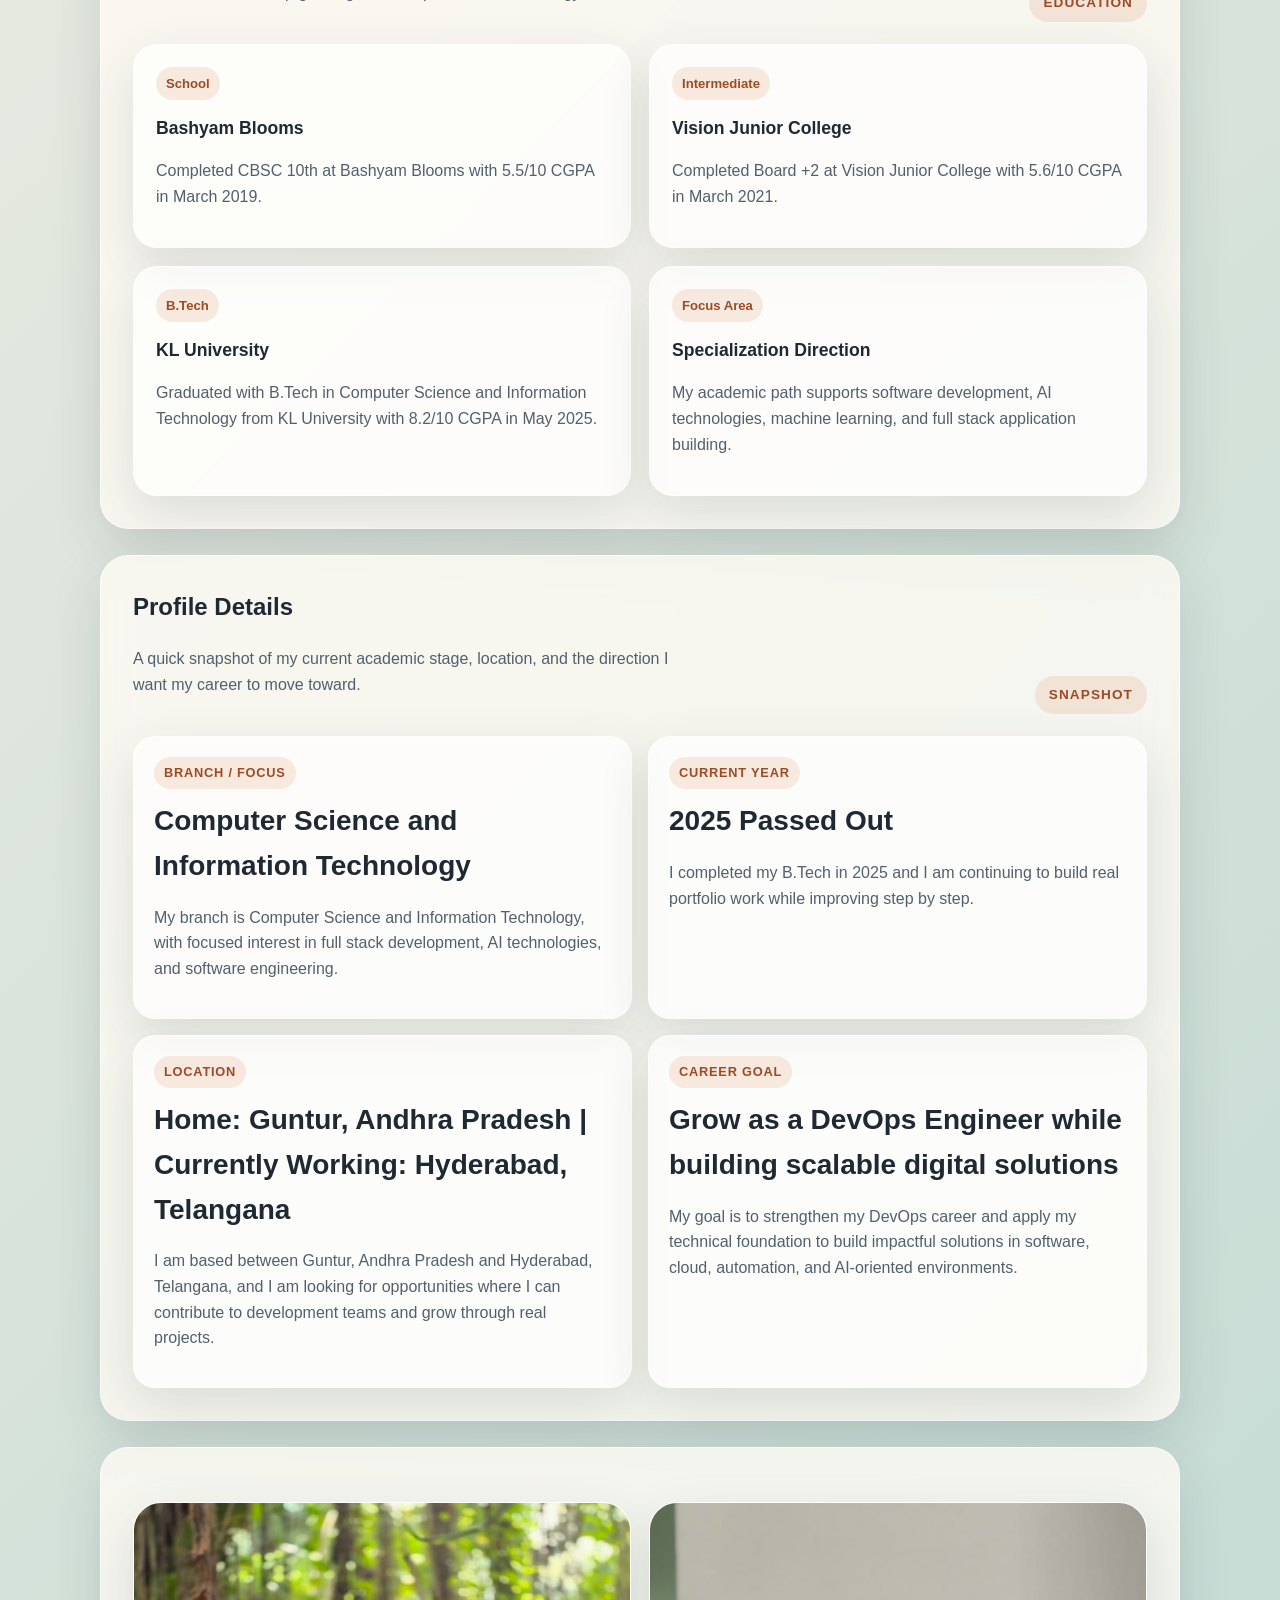
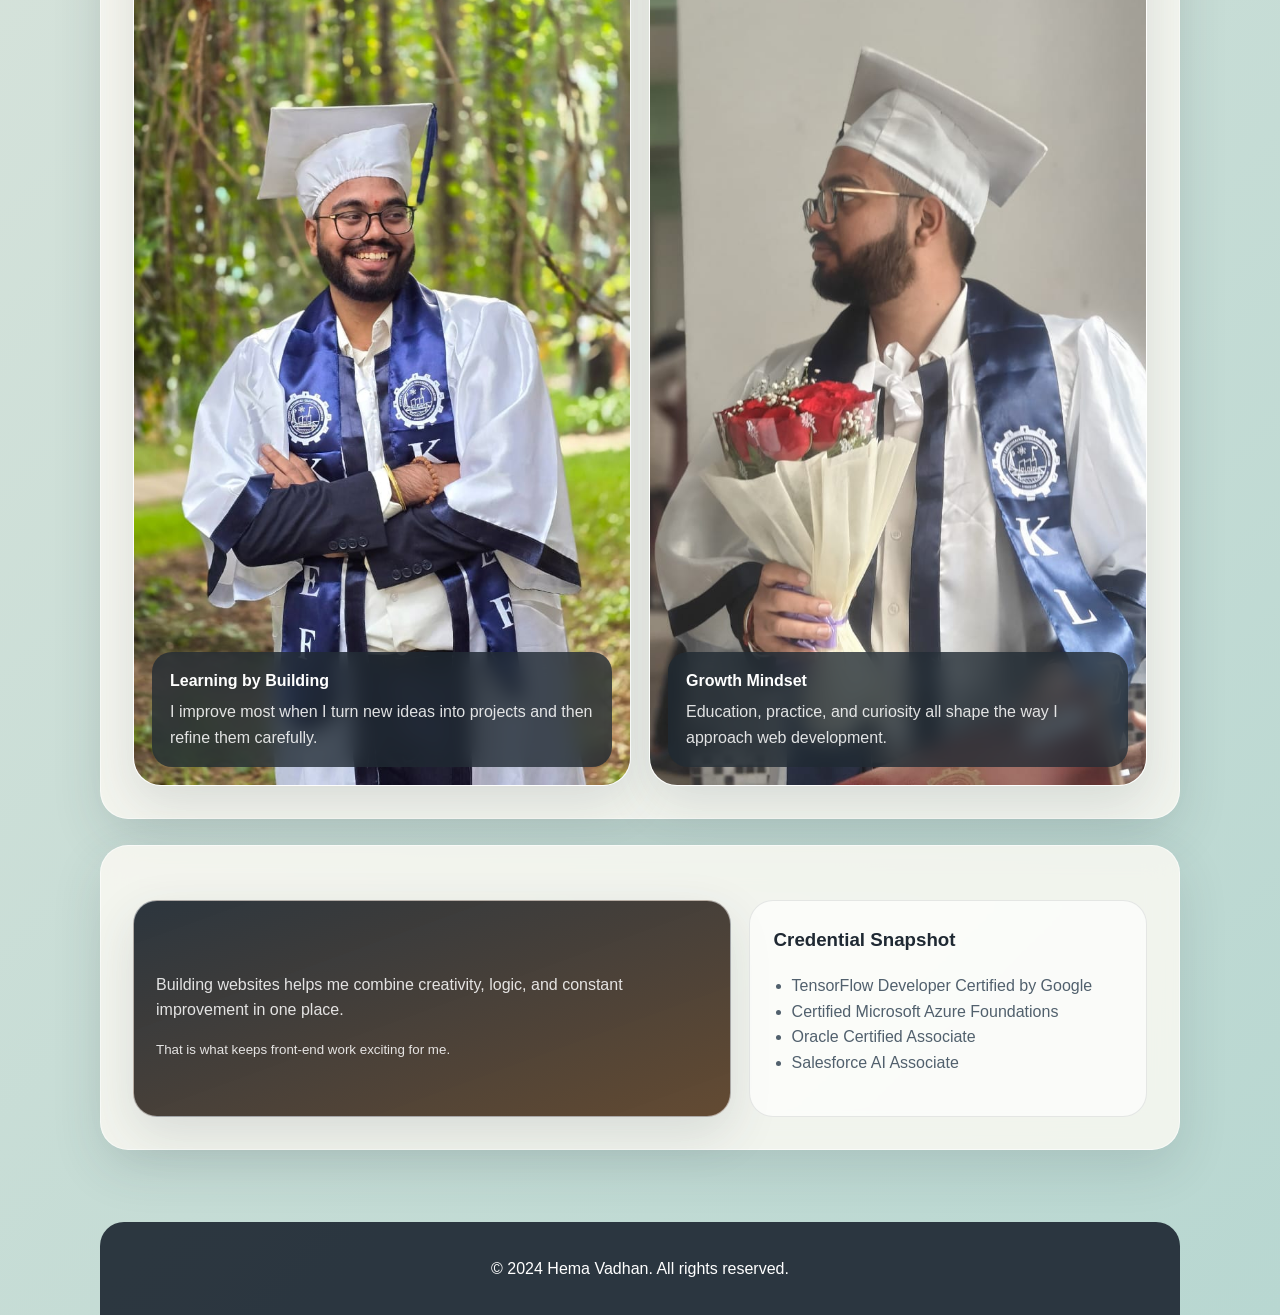
==== commit 05a14301: "Refresh portfolio with resume details and new visuals" ====
--- a/about.html
+++ b/about.html
@@ -16,6 +16,7 @@
                     <li><a class="btn nav-link" href="contact.html">Contact</a></li>
                     <li><a class="btn nav-link" href="Skills.html">Skills</a></li>
                     <li><a class="btn nav-link" href="Certifications.html">Certifications</a></li>
+                    <li><a class="btn nav-link" href="Experience.html">Experience</a></li>
                     <li><a class="btn nav-link" href="Projects.html">Projects</a></li>
                     <li class="push-right nav-dropdown">
                         <button class="btn menu-toggle" type="button" data-menu-toggle aria-expanded="false">Menu</button>
@@ -31,15 +32,15 @@
             <section class="content-card reveal">
                 <div class="about-hero">
                     <div class="about-photo-frame hover-lift">
-                        <img class="about-photo" src="images/photo_2024-08-13_15-13-43.jpg" alt="Portrait of Hema Vadhan">
+                        <img class="about-photo" src="images/graduation-portrait-1.jpeg" alt="Portrait of Hema Vadhan">
                     </div>
                     <div class="about-intro">
                         <h1>About Me</h1>
-                        <p class="section-intro">I am Hema Vadhan, an aspiring web developer who enjoys learning by building projects. I like turning ideas into simple and useful pages with HTML, CSS, and JavaScript.</p>
+                        <p class="section-intro">I am Hema Vadhan, a recent B.Tech graduate in Computer Science and Information Technology with a strong foundation in full stack development, machine learning, and AI technologies.</p>
                     </div>
                 </div>
                 <h2>What I Am Working On</h2>
-                <p>I am growing my front-end development skills, improving my design sense, exploring tools that help me create better user experiences, and also working on AI-related learning.</p>
+                <p>I am building my profile around full stack development, MERN stack applications, Java-based problem solving, cloud learning, and AI technologies that can help create scalable digital solutions.</p>
                 <div class="logo-ribbon">
                     <span class="logo-chip"><span class="logo-dot azure">AZ</span>Cloud Learning</span>
                     <span class="logo-chip"><span class="logo-dot tensorflow">TF</span>TensorFlow</span>
@@ -48,33 +49,34 @@
                 <div class="feature-grid">
                     <article class="feature-card hover-lift">
                         <strong>Current Focus</strong>
-                        <p>Responsive page design, stronger visual styling, and cleaner structure.</p>
+                        <p>Full stack development, AI technologies, and practical application building that can scale in real environments.</p>
                     </article>
                     <article class="feature-card hover-lift">
                         <strong>My Approach</strong>
-                        <p>I learn best by building small projects and refining them step by step.</p>
+                        <p>I learn best through coursework, projects, and step-by-step refinement of applications and interfaces.</p>
                     </article>
                     <article class="feature-card hover-lift">
                         <strong>Working on AI</strong>
-                        <p>I am exploring AI concepts and tools to understand how they can support modern applications and smarter user experiences.</p>
+                        <p>I am developing my specialization in machine learning, deep learning, NLP, and AI technologies.</p>
                     </article>
                 </div>
                 <div class="timeline">
                     <article class="timeline-card hover-lift">
                         <span class="timeline-tag">Learning Path</span>
-                        <strong>Foundation First</strong>
-                        <p>I started by focusing on HTML and CSS fundamentals so I could understand structure, spacing, and layout clearly.</p>
+                        <strong>Technical Foundation</strong>
+                        <p>I built my foundation through Java, full stack coursework, and project-based learning in applications and MERN stack development.</p>
                     </article>
                     <article class="timeline-card hover-lift">
-                        <span class="timeline-tag">Next Step</span>
-                        <strong>Interactive Front-End</strong>
-                        <p>I am improving with JavaScript so my pages feel less static and more engaging for visitors.</p>
+                        <span class="timeline-tag">Career Direction</span>
+                        <strong>Scalable Digital Solutions</strong>
+                        <p>I am eager to use my technical abilities to build impactful digital solutions and grow in dynamic technology environments.</p>
                     </article>
                 </div>
                 <h2>Contact Me</h2>
                 <p>You can reach me at <a href="mailto:hemavardhanvelaga@gmail.com">hemavardhanvelaga@gmail.com</a>.</p>
                 <div class="actions">
                     <a class="btn" href="contact.html">Contact Me</a>
+                    <a class="btn btn-secondary" href="VELAGA_HEMA_VARDHAN_Resume.pdf" download="VELAGA_HEMA_VARDHAN_Resume.pdf">Download Resume</a>
                     <a class="btn" href="index.html">Back to Home</a>
                 </div>
             </section>
@@ -90,36 +92,67 @@
                     <article class="timeline-card hover-lift">
                         <span class="timeline-tag">School</span>
                         <strong>Bashyam Blooms</strong>
-                        <p>I completed my school education at Bashyam Blooms, where I built my academic foundation and interest in learning.</p>
+                        <p>Completed CBSC 10th at Bashyam Blooms with 5.5/10 CGPA in March 2019.</p>
                     </article>
                     <article class="timeline-card hover-lift">
                         <span class="timeline-tag">Intermediate</span>
                         <strong>Vision Junior College</strong>
-                        <p>I studied at Vision Junior College, which helped me continue my academic growth and prepare for higher technical education.</p>
+                        <p>Completed Board +2 at Vision Junior College with 5.6/10 CGPA in March 2021.</p>
                     </article>
                     <article class="timeline-card hover-lift">
                         <span class="timeline-tag">B.Tech</span>
                         <strong>KL University</strong>
-                        <p>I am pursuing my B.Tech at KL University, where I am growing my knowledge in technology, development, cloud concepts, DevOps, and AI-related learning.</p>
+                        <p>Graduated with B.Tech in Computer Science and Information Technology from KL University with 8.2/10 CGPA in May 2025.</p>
                     </article>
                     <article class="timeline-card hover-lift">
                         <span class="timeline-tag">Focus Area</span>
-                        <strong>Technology and Skills Growth</strong>
-                        <p>My education supports my interest in software development, front-end design, cloud fundamentals, and modern technical workflows.</p>
+                        <strong>Specialization Direction</strong>
+                        <p>My academic path supports software development, AI technologies, machine learning, and full stack application building.</p>
+                    </article>
+                </div>
+            </section>
+            <section class="content-card reveal">
+                <div class="section-heading">
+                    <div>
+                        <h2>Profile Details</h2>
+                        <p class="section-intro">A quick snapshot of my current academic stage, location, and the direction I want my career to move toward.</p>
+                    </div>
+                    <span class="eyebrow">Snapshot</span>
+                </div>
+                <div class="detail-grid">
+                    <article class="detail-card hover-lift">
+                        <span class="detail-label">Branch / Focus</span>
+                        <strong>Computer Science and Information Technology</strong>
+                        <p>My branch is Computer Science and Information Technology, with focused interest in full stack development, AI technologies, and software engineering.</p>
+                    </article>
+                    <article class="detail-card hover-lift">
+                        <span class="detail-label">Current Year</span>
+                        <strong>2025 Passed Out</strong>
+                        <p>I completed my B.Tech in 2025 and I am continuing to build real portfolio work while improving step by step.</p>
+                    </article>
+                    <article class="detail-card hover-lift">
+                        <span class="detail-label">Location</span>
+                        <strong>Home: Guntur, Andhra Pradesh | Currently Working: Hyderabad, Telangana</strong>
+                        <p>I am based between Guntur, Andhra Pradesh and Hyderabad, Telangana, and I am looking for opportunities where I can contribute to development teams and grow through real projects.</p>
+                    </article>
+                    <article class="detail-card hover-lift">
+                        <span class="detail-label">Career Goal</span>
+                        <strong>Grow as a DevOps Engineer while building scalable digital solutions</strong>
+                        <p>My goal is to strengthen my DevOps career and apply my technical foundation to build impactful solutions in software, cloud, automation, and AI-oriented environments.</p>
                     </article>
                 </div>
             </section>
             <section class="content-card reveal">
                 <div class="media-grid">
                     <article class="media-card hover-lift">
-                        <img src="images/photo_2024-08-13_15-13-43.jpg" alt="Portrait detail for about page">
+                        <img src="images/graduation-portrait-1.jpeg" alt="Portrait detail for about page">
                         <div class="media-overlay">
                             <strong>Learning by Building</strong>
                             <p>I improve most when I turn new ideas into projects and then refine them carefully.</p>
                         </div>
                     </article>
                     <article class="media-card hover-lift">
-                        <img src="images/2100090027.jpg" alt="Supporting visual for education and growth">
+                        <img src="images/graduation-portrait-2.jpeg" alt="Supporting visual for education and growth">
                         <div class="media-overlay">
                             <strong>Growth Mindset</strong>
                             <p>Education, practice, and curiosity all shape the way I approach web development.</p>
@@ -136,8 +169,10 @@
                     <div class="contact-blurb hover-lift">
                         <h3>Credential Snapshot</h3>
                         <ul class="mini-list">
-                            <li>Microsoft Azure AZ-900</li>
-                            <li>TensorFlow learning and AI practice</li>
+                            <li>TensorFlow Developer Certified by Google</li>
+                            <li>Certified Microsoft Azure Foundations</li>
+                            <li>Oracle Certified Associate</li>
+                            <li>Salesforce AI Associate</li>
                         </ul>
                     </div>
                 </div>
--- a/styles.css
+++ b/styles.css
@@ -70,6 +70,7 @@
     pointer-events: none;
     filter: blur(6px);
     z-index: 0;
+    animation: ambientFloat 16s ease-in-out infinite;
 }
 
 body::before {
@@ -86,6 +87,8 @@
     width: 320px;
     height: 320px;
     background: rgba(117, 153, 241, 0.18);
+    animation-duration: 20s;
+    animation-direction: reverse;
 }
 
 .site-body {
@@ -123,6 +126,7 @@
     position: sticky;
     top: 12px;
     z-index: 3;
+    animation: slideDownSoft 0.8s ease both;
 }
 
 .nav-list {
@@ -137,6 +141,12 @@
     background: var(--nav-bg);
     backdrop-filter: blur(14px);
     box-shadow: 0 10px 25px rgba(31, 41, 51, 0.08);
+    transition: transform 0.25s ease, box-shadow 0.25s ease, background-color 0.25s ease;
+}
+
+.nav-list:hover {
+    transform: translateY(-1px);
+    box-shadow: 0 16px 34px rgba(31, 41, 51, 0.12);
 }
 
 .nav-list .push-right {
@@ -166,13 +176,19 @@
     background: var(--nav-bg);
     backdrop-filter: blur(14px);
     box-shadow: 0 18px 40px rgba(31, 41, 51, 0.14);
-    display: none;
-    z-index: 10;
-}
-
-.nav-dropdown.is-open .menu-panel {
     display: grid;
     gap: 8px;
+    opacity: 0;
+    transform: translateY(10px) scale(0.98);
+    pointer-events: none;
+    z-index: 10;
+    transition: opacity 0.22s ease, transform 0.22s ease;
+}
+
+.nav-dropdown.is-open .menu-panel {
+    opacity: 1;
+    transform: translateY(0) scale(1);
+    pointer-events: auto;
 }
 
 .menu-item {
@@ -202,14 +218,15 @@
     font-size: 0.98rem;
     font-weight: 600;
     letter-spacing: 0.01em;
-    transition: transform 0.2s ease, background-color 0.2s ease, box-shadow 0.2s ease;
+    transition: transform 0.22s ease, background-color 0.22s ease, box-shadow 0.22s ease, filter 0.22s ease;
 }
 
 .btn:hover,
 .btn:focus-visible {
     background-color: var(--accent-dark);
-    transform: translateY(-2px);
+    transform: translateY(-2px) scale(1.02);
     box-shadow: 0 10px 24px rgba(155, 76, 38, 0.24);
+    filter: saturate(1.08);
 }
 
 .btn-secondary {
@@ -251,6 +268,7 @@
 
 .hero {
     overflow: hidden;
+    animation: fadeScaleIn 0.9s ease both;
 }
 
 .hero-grid {
@@ -258,6 +276,31 @@
     grid-template-columns: 1.25fr 0.95fr;
     gap: 28px;
     align-items: center;
+}
+
+.hero-copy-block {
+    display: grid;
+    gap: 18px;
+    max-width: 620px;
+}
+
+.hero-eyebrow-row {
+    display: flex;
+    flex-wrap: wrap;
+    align-items: center;
+    gap: 12px;
+}
+
+.hero-role-pill {
+    display: inline-flex;
+    align-items: center;
+    padding: 8px 14px;
+    border-radius: 999px;
+    background: rgba(31, 41, 51, 0.1);
+    color: var(--text-main);
+    font-size: 0.9rem;
+    font-weight: 700;
+    border: 1px solid var(--stroke);
 }
 
 .eyebrow {
@@ -274,20 +317,60 @@
 
 .hero h1 {
     margin: 18px 0 12px;
-    font-size: clamp(2.4rem, 5vw, 4.5rem);
-    line-height: 0.98;
+    max-width: 11ch;
+    font-size: clamp(2.6rem, 4.8vw, 4.9rem);
+    line-height: 0.92;
+    letter-spacing: -0.04em;
+}
+
+.hero-emphasis {
+    background: linear-gradient(135deg, #ffb56b, #ff7f50 45%, #7b9cff 100%);
+    -webkit-background-clip: text;
+    background-clip: text;
+    color: transparent;
+}
+
+.hero-meta {
+    display: flex;
+    flex-wrap: wrap;
+    gap: 10px;
+}
+
+.meta-chip {
+    display: inline-flex;
+    align-items: center;
+    padding: 9px 14px;
+    border-radius: 999px;
+    background: rgba(255, 255, 255, 0.52);
+    border: 1px solid var(--stroke);
+    color: var(--text-soft);
+    font-size: 0.9rem;
+    font-weight: 600;
 }
 
 .hero-copy {
-    font-size: 1.05rem;
+    font-size: 1.08rem;
     color: var(--text-soft);
-    max-width: 58ch;
+    max-width: 54ch;
+    line-height: 1.8;
 }
 
 .typing-text {
     color: var(--accent-dark);
     min-height: 1.7em;
     font-weight: 700;
+    position: relative;
+}
+
+.typing-text::after {
+    content: "";
+    display: inline-block;
+    width: 0.12em;
+    height: 1.1em;
+    margin-left: 0.18em;
+    background: currentColor;
+    vertical-align: -0.12em;
+    animation: blinkCaret 0.9s steps(1) infinite;
 }
 
 .hero-note {
@@ -303,6 +386,56 @@
     margin-top: 22px;
 }
 
+.hero-actions {
+    margin-top: 0;
+}
+
+.social-links {
+    display: flex;
+    flex-wrap: wrap;
+    gap: 12px;
+}
+
+.social-link {
+    display: inline-flex;
+    align-items: center;
+    gap: 10px;
+    padding: 10px 16px;
+    border-radius: 999px;
+    border: 1px solid var(--stroke);
+    background: var(--chip-bg);
+    color: var(--text-main);
+    text-decoration: none;
+    font-weight: 700;
+    transition: transform 0.22s ease, box-shadow 0.22s ease, border-color 0.22s ease;
+}
+
+.social-link:hover,
+.social-link:focus-visible {
+    transform: translateY(-3px);
+    box-shadow: 0 14px 28px rgba(49, 61, 73, 0.16);
+    border-color: rgba(213, 111, 62, 0.36);
+}
+
+.social-icon {
+    width: 34px;
+    height: 34px;
+    display: grid;
+    place-items: center;
+    border-radius: 12px;
+    color: #ffffff;
+    font-size: 0.92rem;
+    font-weight: 800;
+}
+
+.social-link.github .social-icon {
+    background: linear-gradient(160deg, #1f2933, #4b5563);
+}
+
+.social-link.linkedin .social-icon {
+    background: linear-gradient(160deg, #0a66c2, #004182);
+}
+
 .stats-grid,
 .feature-grid {
     display: grid;
@@ -314,14 +447,38 @@
     margin-top: 24px;
 }
 
+.hero-metrics,
+.metric-strip,
+.detail-grid,
+.progress-grid {
+    display: grid;
+    gap: 16px;
+    margin-top: 22px;
+}
+
+.hero-metrics,
+.metric-strip {
+    grid-template-columns: repeat(3, minmax(0, 1fr));
+}
+
+.detail-grid,
+.progress-grid {
+    grid-template-columns: repeat(2, minmax(0, 1fr));
+}
+
 .mini-card,
-.feature-card {
+.feature-card,
+.metric-card,
+.detail-card,
+.progress-card {
     border-radius: 22px;
     padding: 20px;
 }
 
 .mini-card strong,
-.feature-card strong {
+.feature-card strong,
+.metric-card strong,
+.detail-card strong {
     display: block;
     font-size: 1.75rem;
     margin-bottom: 4px;
@@ -329,8 +486,102 @@
 
 .mini-card span,
 .feature-card p,
-.feature-card li {
+.feature-card li,
+.metric-card span,
+.detail-card p {
     color: var(--text-soft);
+}
+
+.metric-card,
+.detail-card,
+.progress-card {
+    border: 1px solid rgba(255, 255, 255, 0.55);
+    background: var(--card-bg);
+    box-shadow: var(--shadow);
+}
+
+.metric-card strong {
+    font-size: 2rem;
+    line-height: 1;
+}
+
+.hero-metrics .metric-card {
+    background: rgba(255, 255, 255, 0.52);
+}
+
+.detail-label {
+    display: inline-block;
+    margin-bottom: 10px;
+    padding: 6px 10px;
+    border-radius: 999px;
+    background: var(--accent-soft);
+    color: var(--accent-dark);
+    font-size: 0.8rem;
+    font-weight: 700;
+    text-transform: uppercase;
+    letter-spacing: 0.06em;
+}
+
+.progress-card {
+    background: rgba(255, 255, 255, 0.08);
+}
+
+.progress-head {
+    display: flex;
+    align-items: center;
+    justify-content: space-between;
+    gap: 12px;
+    margin-bottom: 12px;
+}
+
+.progress-head strong {
+    margin-bottom: 0;
+    font-size: 1rem;
+}
+
+.progress-head span {
+    color: rgba(226, 235, 243, 0.82);
+    font-weight: 700;
+}
+
+.progress-track {
+    width: 100%;
+    height: 12px;
+    overflow: hidden;
+    border-radius: 999px;
+    background: rgba(255, 255, 255, 0.12);
+}
+
+.progress-fill {
+    display: block;
+    width: 0;
+    height: 100%;
+    border-radius: inherit;
+    transition: width 1.1s ease;
+}
+
+.progress-fill.html {
+    background: linear-gradient(135deg, #ff8a55, #ff5c3a);
+}
+
+.progress-fill.css {
+    background: linear-gradient(135deg, #5aa7ff, #2f6bff);
+}
+
+.progress-fill.js {
+    background: linear-gradient(135deg, #ffdb57, #ffb100);
+}
+
+.progress-fill.react {
+    background: linear-gradient(135deg, #7ce7ff, #34b6e8);
+}
+
+.progress-fill.devops {
+    background: linear-gradient(135deg, #c690ff, #7b57ff);
+}
+
+.progress-fill.ai {
+    background: linear-gradient(135deg, #ff9bd2, #ff5ea8);
 }
 
 .hero-visual {
@@ -338,15 +589,53 @@
     min-height: 420px;
     display: grid;
     place-items: center;
+    animation: floatCard 7s ease-in-out infinite;
+}
+
+.hero-visual::before,
+.hero-visual::after {
+    content: "";
+    position: absolute;
+    border-radius: 32px;
+    z-index: 0;
+}
+
+.hero-visual::before {
+    width: 78%;
+    height: 74%;
+    right: 26px;
+    top: 26px;
+    background: linear-gradient(160deg, rgba(213, 111, 62, 0.14), rgba(70, 109, 191, 0.1));
+}
+
+.hero-visual::after {
+    width: 56%;
+    height: 16%;
+    left: 28px;
+    bottom: 42px;
+    background: rgba(31, 41, 51, 0.06);
+    filter: blur(6px);
 }
 
 .portrait-wrap {
     position: relative;
-    width: min(100%, 360px);
+    width: min(100%, 350px);
     aspect-ratio: 4 / 5;
-    border-radius: 36px;
-    padding: 16px;
-    background: linear-gradient(180deg, rgba(255, 255, 255, 0.65), rgba(255, 255, 255, 0.18));
+    border-radius: 34px;
+    padding: 14px;
+    background: linear-gradient(180deg, rgba(255, 255, 255, 0.8), rgba(255, 255, 255, 0.2));
+    animation: glowPulse 5.5s ease-in-out infinite;
+    z-index: 1;
+    box-shadow: 0 28px 58px rgba(20, 28, 38, 0.18);
+}
+
+.portrait-shell {
+    width: 100%;
+    height: 100%;
+    overflow: hidden;
+    border-radius: 26px;
+    border: 1px solid rgba(255, 255, 255, 0.52);
+    background: rgba(255, 255, 255, 0.34);
 }
 
 .hero img,
@@ -358,7 +647,9 @@
 }
 
 .hero img {
-    border-radius: 28px;
+    border-radius: 26px;
+    object-position: center 15%;
+    transform: scale(1.02);
 }
 
 .profile-photo {
@@ -426,22 +717,31 @@
 
 .floating-badge {
     position: absolute;
-    padding: 12px 16px;
-    border-radius: 18px;
-    background: var(--panel-strong);
-    box-shadow: 0 14px 30px rgba(31, 41, 51, 0.12);
-    font-size: 0.9rem;
+    padding: 11px 15px;
+    border-radius: 999px;
+    background: rgba(20, 40, 58, 0.9);
+    color: #f7fafc;
+    box-shadow: 0 14px 30px rgba(31, 41, 51, 0.18);
+    font-size: 0.84rem;
     font-weight: 700;
+    max-width: 220px;
+    white-space: normal;
+    text-align: center;
+    line-height: 1.35;
+    backdrop-filter: blur(10px);
+    animation: floatBadge 6s ease-in-out infinite;
+    z-index: 2;
 }
 
 .floating-badge.top {
-    top: 22px;
-    right: 0;
+    top: 28px;
+    right: -20px;
 }
 
 .floating-badge.bottom {
-    bottom: 30px;
-    left: -10px;
+    bottom: 26px;
+    left: -26px;
+    animation-delay: -2.4s;
 }
 
 .content-card h2,
@@ -501,9 +801,191 @@
     background: rgba(255, 255, 255, 0.7);
     border: 1px solid var(--stroke);
     font-weight: 600;
+    color: var(--text-main);
+}
+
+.skills-showcase {
+    background: linear-gradient(180deg, rgba(15, 24, 34, 0.98), rgba(12, 21, 31, 0.98));
+    border: 1px solid rgba(255, 255, 255, 0.12);
+    color: #f5f8fb;
+}
+
+.skills-showcase h1,
+.skills-showcase strong {
+    color: #f5f8fb;
+}
+
+.skills-showcase .section-intro {
+    color: rgba(226, 235, 243, 0.78);
+    max-width: 54ch;
+}
+
+.skills-showcase .eyebrow {
+    background: rgba(255, 176, 104, 0.14);
+    color: #ffbf86;
+}
+
+.skills-showcase .feature-card,
+.skills-showcase .showcase-card,
+.skills-showcase .timeline-card,
+.skills-showcase .logo-card,
+.skills-showcase .metric-card,
+.skills-showcase .progress-card {
+    border-color: rgba(255, 255, 255, 0.08);
+}
+
+.skills-showcase .feature-card:nth-of-type(1) {
+    background: linear-gradient(160deg, rgba(255, 122, 89, 0.26), rgba(255, 98, 55, 0.14));
+}
+
+.skills-showcase .feature-card:nth-of-type(2) {
+    background: linear-gradient(160deg, rgba(90, 167, 255, 0.24), rgba(47, 107, 255, 0.12));
+}
+
+.skills-showcase .feature-card:nth-of-type(3) {
+    background: linear-gradient(160deg, rgba(123, 87, 255, 0.24), rgba(198, 144, 255, 0.12));
+}
+
+.skills-showcase .feature-card:nth-of-type(4) {
+    background: linear-gradient(160deg, rgba(255, 159, 92, 0.24), rgba(255, 94, 168, 0.12));
+}
+
+.skills-showcase .showcase-card:nth-of-type(1) {
+    background: linear-gradient(160deg, rgba(247, 168, 255, 0.18), rgba(203, 108, 255, 0.1));
+}
+
+.skills-showcase .showcase-card:nth-of-type(2) {
+    background: linear-gradient(160deg, rgba(126, 225, 143, 0.18), rgba(46, 164, 79, 0.1));
+}
+
+.skills-showcase .showcase-card:nth-of-type(3) {
+    background: linear-gradient(160deg, rgba(111, 196, 255, 0.18), rgba(36, 150, 237, 0.1));
+}
+
+.skills-showcase .showcase-card:nth-of-type(4) {
+    background: linear-gradient(160deg, rgba(255, 155, 210, 0.18), rgba(255, 94, 168, 0.1));
+}
+
+.skills-showcase .showcase-card:nth-of-type(5) {
+    background: linear-gradient(160deg, rgba(196, 216, 255, 0.18), rgba(144, 169, 255, 0.1));
+}
+
+.skills-showcase .timeline-card:nth-of-type(1) {
+    background: linear-gradient(160deg, rgba(0, 127, 255, 0.22), rgba(0, 71, 171, 0.12));
+}
+
+.skills-showcase .timeline-card:nth-of-type(2) {
+    background: linear-gradient(160deg, rgba(255, 190, 92, 0.22), rgba(255, 127, 42, 0.12));
+}
+
+.skills-showcase .feature-card strong,
+.skills-showcase .showcase-card strong,
+.skills-showcase .timeline-card strong,
+.skills-showcase .logo-card strong,
+.skills-showcase .metric-card strong,
+.skills-showcase .progress-card strong {
+    color: #f5f8fb;
+}
+
+.skills-showcase .feature-card p,
+.skills-showcase .feature-card li,
+.skills-showcase .showcase-card p,
+.skills-showcase .timeline-card p,
+.skills-showcase .logo-card p,
+.skills-showcase .metric-card span {
+    color: rgba(226, 235, 243, 0.82);
+}
+
+.skills-showcase .metric-card:nth-of-type(1) {
+    background: linear-gradient(160deg, rgba(255, 122, 89, 0.24), rgba(255, 98, 55, 0.12));
+}
+
+.skills-showcase .metric-card:nth-of-type(2) {
+    background: linear-gradient(160deg, rgba(111, 196, 255, 0.24), rgba(36, 150, 237, 0.12));
+}
+
+.skills-showcase .metric-card:nth-of-type(3) {
+    background: linear-gradient(160deg, rgba(255, 159, 92, 0.24), rgba(255, 94, 168, 0.12));
+}
+
+.skill-pill.skill-html {
+    background: linear-gradient(135deg, #ff8a55, #ff5c3a);
+    color: #ffffff;
+}
+
+.skill-pill.skill-css {
+    background: linear-gradient(135deg, #5aa7ff, #2f6bff);
+    color: #ffffff;
+}
+
+.skill-pill.skill-js {
+    background: linear-gradient(135deg, #ffdb57, #ffb100);
+    color: #1f1a0a;
+}
+
+.skill-pill.skill-react {
+    background: linear-gradient(135deg, #7ce7ff, #34b6e8);
+    color: #073547;
+}
+
+.skill-pill.skill-node {
+    background: linear-gradient(135deg, #7ce18f, #2ea44f);
+    color: #083517;
+}
+
+.skill-pill.skill-devops {
+    background: linear-gradient(135deg, #c690ff, #7b57ff);
+    color: #ffffff;
+}
+
+.skill-pill.skill-ai {
+    background: linear-gradient(135deg, #ff9bd2, #ff5ea8);
+    color: #4b0827;
+}
+
+.skill-pill.skill-tf {
+    background: linear-gradient(135deg, #ffbe5c, #ff7f2a);
+    color: #4d2405;
+}
+
+.skill-pill.skill-git {
+    background: linear-gradient(135deg, #ff9466, #f1502f);
+    color: #ffffff;
+}
+
+.skill-pill.skill-github {
+    background: linear-gradient(135deg, #d6dbe3, #8f9aae);
+    color: #111822;
+}
+
+.skill-pill.skill-docker {
+    background: linear-gradient(135deg, #73c4ff, #2496ed);
+    color: #04263f;
+}
+
+.skill-pill.skill-cicd {
+    background: linear-gradient(135deg, #8ef0dd, #2bbf9b);
+    color: #06342c;
+}
+
+.skill-pill.skill-responsive {
+    background: linear-gradient(135deg, #ffd6a0, #ffac5f);
+    color: #4d2506;
+}
+
+.skill-pill.skill-ui {
+    background: linear-gradient(135deg, #f7a8ff, #cb6cff);
+    color: #3a0f4f;
+}
+
+.skill-pill.skill-problem {
+    background: linear-gradient(135deg, #c4d8ff, #90a9ff);
+    color: #102350;
 }
 
 .showcase-grid,
+.project-showcase-grid,
+.credential-grid,
 .timeline,
 .gallery-grid,
 .project-grid,
@@ -521,7 +1003,15 @@
     margin-top: 22px;
 }
 
+.credential-grid {
+    display: grid;
+    grid-template-columns: repeat(2, minmax(0, 1fr));
+    gap: 18px;
+    margin-top: 22px;
+}
+
 .showcase-grid,
+.project-showcase-grid,
 .gallery-grid,
 .project-grid,
 .logo-grid {
@@ -534,6 +1024,8 @@
 
 .showcase-card,
 .project-card,
+.project-showcase-card,
+.credential-card,
 .timeline-card,
 .gallery-card,
 .quote-card,
@@ -546,10 +1038,98 @@
 
 .showcase-card,
 .project-card,
+.project-showcase-card,
+.credential-card,
 .timeline-card,
 .quote-card,
 .logo-card {
     padding: 22px;
+}
+
+.project-showcase-card {
+    overflow: hidden;
+    border-radius: 28px;
+    border: 1px solid rgba(255, 255, 255, 0.55);
+    background: var(--card-bg);
+    box-shadow: var(--shadow);
+    padding: 0;
+}
+
+.project-shot {
+    position: relative;
+    min-height: 230px;
+}
+
+.project-shot img {
+    width: 100%;
+    height: 100%;
+    display: block;
+    object-fit: cover;
+    transition: transform 0.7s ease, filter 0.35s ease;
+}
+
+.project-showcase-card:hover .project-shot img {
+    transform: scale(1.06);
+    filter: saturate(1.08) contrast(1.03);
+}
+
+.project-body {
+    padding: 22px;
+}
+
+.credential-card {
+    display: grid;
+    grid-template-columns: 180px 1fr;
+    gap: 18px;
+    align-items: center;
+    border-radius: 28px;
+    border: 1px solid rgba(255, 255, 255, 0.55);
+    background: var(--card-bg);
+    box-shadow: var(--shadow);
+}
+
+.credential-image {
+    min-height: 200px;
+    border-radius: 22px;
+    overflow: hidden;
+}
+
+.credential-image img {
+    width: 100%;
+    height: 100%;
+    display: block;
+    object-fit: cover;
+}
+
+.credential-content p {
+    color: var(--text-soft);
+}
+
+.credential-meta {
+    margin: 16px 0 0;
+    padding-left: 18px;
+}
+
+.credential-meta li {
+    color: var(--text-soft);
+    margin-bottom: 8px;
+}
+
+.project-stack,
+.project-links {
+    display: flex;
+    flex-wrap: wrap;
+    gap: 10px;
+    margin-top: 16px;
+}
+
+.stack-badge {
+    padding: 8px 12px;
+    border-radius: 999px;
+    background: var(--chip-bg);
+    border: 1px solid var(--stroke);
+    font-size: 0.88rem;
+    font-weight: 700;
 }
 
 .logo-card {
@@ -612,11 +1192,12 @@
     height: 100%;
     display: block;
     object-fit: cover;
-    transition: transform 0.5s ease;
+    transition: transform 0.7s ease, filter 0.35s ease;
 }
 
 .media-card:hover img {
-    transform: scale(1.05);
+    transform: scale(1.07);
+    filter: saturate(1.08) contrast(1.03);
 }
 
 .media-overlay {
@@ -644,6 +1225,89 @@
     flex-wrap: wrap;
     gap: 12px;
     margin-top: 18px;
+}
+
+.stack-grid {
+    display: grid;
+    grid-template-columns: repeat(4, minmax(0, 1fr));
+    gap: 16px;
+    margin-top: 22px;
+}
+
+.stack-card {
+    display: flex;
+    flex-direction: column;
+    align-items: center;
+    justify-content: center;
+    gap: 12px;
+    min-height: 150px;
+    padding: 20px;
+    text-align: center;
+    border-radius: 24px;
+    border: 1px solid rgba(255, 255, 255, 0.08);
+    background: rgba(255, 255, 255, 0.06);
+    box-shadow: var(--shadow);
+}
+
+.stack-card strong {
+    color: #f5f8fb;
+    font-size: 1rem;
+}
+
+.stack-card p {
+    margin: 0;
+    color: rgba(226, 235, 243, 0.76);
+    font-size: 0.92rem;
+}
+
+.stack-icon {
+    width: 68px;
+    height: 68px;
+    display: grid;
+    place-items: center;
+    border-radius: 20px;
+    font-size: 1.05rem;
+    font-weight: 800;
+    color: #ffffff;
+    letter-spacing: 0.04em;
+    box-shadow: 0 14px 24px rgba(0, 0, 0, 0.18);
+}
+
+.stack-icon.html {
+    background: linear-gradient(135deg, #ff8a55, #ff5c3a);
+}
+
+.stack-icon.css {
+    background: linear-gradient(135deg, #5aa7ff, #2f6bff);
+}
+
+.stack-icon.js {
+    background: linear-gradient(135deg, #ffdb57, #ffb100);
+    color: #201b09;
+}
+
+.stack-icon.react {
+    background: linear-gradient(135deg, #7ce7ff, #34b6e8);
+    color: #063547;
+}
+
+.stack-icon.docker {
+    background: linear-gradient(135deg, #73c4ff, #2496ed);
+    color: #04263f;
+}
+
+.stack-icon.github {
+    background: linear-gradient(135deg, #d6dbe3, #8f9aae);
+    color: #111822;
+}
+
+.stack-icon.azure {
+    background: linear-gradient(135deg, #007fff, #0047ab);
+}
+
+.stack-icon.tf {
+    background: linear-gradient(135deg, #ffbe5c, #ff7f2a);
+    color: #4d2405;
 }
 
 .logo-chip {
@@ -790,7 +1454,7 @@
 .hover-lift {
     position: relative;
     overflow: hidden;
-    transition: transform 0.25s ease, box-shadow 0.25s ease;
+    transition: transform 0.28s ease, box-shadow 0.28s ease, border-color 0.28s ease;
 }
 
 .hover-lift::before {
@@ -804,8 +1468,9 @@
 }
 
 .hover-lift:hover {
-    transform: translateY(-5px);
+    transform: translateY(-7px);
     box-shadow: 0 22px 42px rgba(49, 61, 73, 0.18);
+    border-color: rgba(213, 111, 62, 0.28);
 }
 
 .hover-lift:hover::before {
@@ -884,11 +1549,44 @@
     transition: border-color 0.2s ease, transform 0.2s ease, box-shadow 0.2s ease;
 }
 
-.form-group input:focus {
+.form-group select,
+.form-group textarea {
+    width: 100%;
+    padding: 13px 14px;
+    border: 1px solid rgba(16, 33, 47, 0.18);
+    border-radius: 14px;
+    font: inherit;
+    background: var(--input-bg);
+    color: var(--text-main);
+    transition: border-color 0.2s ease, transform 0.2s ease, box-shadow 0.2s ease;
+    resize: vertical;
+}
+
+.form-group input:focus,
+.form-group select:focus,
+.form-group textarea:focus {
     outline: none;
     border-color: var(--accent);
     transform: translateY(-1px);
     box-shadow: 0 0 0 4px rgba(213, 111, 62, 0.14);
+}
+
+.form-row {
+    display: grid;
+    grid-template-columns: repeat(2, minmax(0, 1fr));
+    gap: 16px;
+}
+
+.contact-form-card {
+    padding: 24px;
+    border-radius: 24px;
+    background: var(--contact-bg);
+    border: 1px solid var(--stroke);
+    box-shadow: var(--shadow);
+}
+
+.contact-form-card .helper-text {
+    margin-bottom: 0;
 }
 
 .helper-text {
@@ -906,17 +1604,91 @@
 
 .reveal {
     opacity: 0;
-    transform: translateY(26px);
-    transition: opacity 0.7s ease, transform 0.7s ease;
+    transform: translateY(26px) scale(0.98);
+    transition: opacity 0.8s ease, transform 0.8s ease;
+    transition-delay: var(--reveal-delay, 0ms);
 }
 
 .reveal.is-visible {
     opacity: 1;
-    transform: translateY(0);
+    transform: translateY(0) scale(1);
 }
 
 .theme-toggle {
     min-width: 124px;
+}
+
+@keyframes ambientFloat {
+    0%,
+    100% {
+        transform: translate3d(0, 0, 0) scale(1);
+    }
+    50% {
+        transform: translate3d(18px, -14px, 0) scale(1.05);
+    }
+}
+
+@keyframes slideDownSoft {
+    from {
+        opacity: 0;
+        transform: translateY(-18px);
+    }
+    to {
+        opacity: 1;
+        transform: translateY(0);
+    }
+}
+
+@keyframes fadeScaleIn {
+    from {
+        opacity: 0;
+        transform: translateY(28px) scale(0.985);
+    }
+    to {
+        opacity: 1;
+        transform: translateY(0) scale(1);
+    }
+}
+
+@keyframes floatCard {
+    0%,
+    100% {
+        transform: translateY(0);
+    }
+    50% {
+        transform: translateY(-10px);
+    }
+}
+
+@keyframes floatBadge {
+    0%,
+    100% {
+        transform: translateY(0);
+    }
+    50% {
+        transform: translateY(-8px);
+    }
+}
+
+@keyframes glowPulse {
+    0%,
+    100% {
+        box-shadow: 0 0 0 rgba(255, 255, 255, 0);
+    }
+    50% {
+        box-shadow: 0 0 30px rgba(255, 255, 255, 0.12);
+    }
+}
+
+@keyframes blinkCaret {
+    0%,
+    49% {
+        opacity: 1;
+    }
+    50%,
+    100% {
+        opacity: 0;
+    }
 }
 
 body[data-theme="dark"] .btn {
@@ -939,19 +1711,42 @@
 body[data-theme="dark"] .project-card strong,
 body[data-theme="dark"] .timeline-card strong,
 body[data-theme="dark"] .logo-card strong,
+body[data-theme="dark"] .metric-card strong,
+body[data-theme="dark"] .detail-card strong,
 body[data-theme="dark"] .contact-blurb h3,
 body[data-theme="dark"] .contact-item strong {
     color: var(--text-main);
 }
 
+body[data-theme="dark"] .hero-role-pill,
+body[data-theme="dark"] .meta-chip,
+body[data-theme="dark"] .hero-metrics .metric-card {
+    background: rgba(255, 255, 255, 0.08);
+}
+
 @media (prefers-reduced-motion: reduce) {
     html {
         scroll-behavior: auto;
     }
 
+    body::before,
+    body::after,
+    .site-header,
+    .hero,
+    .hero-visual,
+    .portrait-wrap,
+    .floating-badge,
+    .typing-text::after {
+        animation: none;
+    }
+
     .btn,
     .form-group input,
-    .reveal {
+    .reveal,
+    .nav-list,
+    .menu-panel,
+    .media-card img,
+    .hover-lift {
         transition: none;
     }
 }
@@ -960,7 +1755,14 @@
     .hero-grid,
     .about-hero,
     .feature-grid,
+    .detail-grid,
+    .progress-grid,
+    .hero-metrics,
+    .metric-strip,
+    .form-row,
+    .credential-grid,
     .showcase-grid,
+    .stack-grid,
     .gallery-grid,
     .project-grid,
     .logo-grid,
@@ -975,8 +1777,16 @@
         min-height: auto;
     }
 
+    .hero h1 {
+        max-width: none;
+    }
+
     .about-photo-frame {
         margin: 0 auto;
+    }
+
+    .credential-card {
+        grid-template-columns: 1fr;
     }
 
     .stats-grid {
@@ -1022,5 +1832,11 @@
 
     .floating-badge.bottom {
         left: 0;
-    }
-}
+        bottom: 12px;
+    }
+
+    .floating-badge.top {
+        right: 0;
+        top: 12px;
+    }
+}
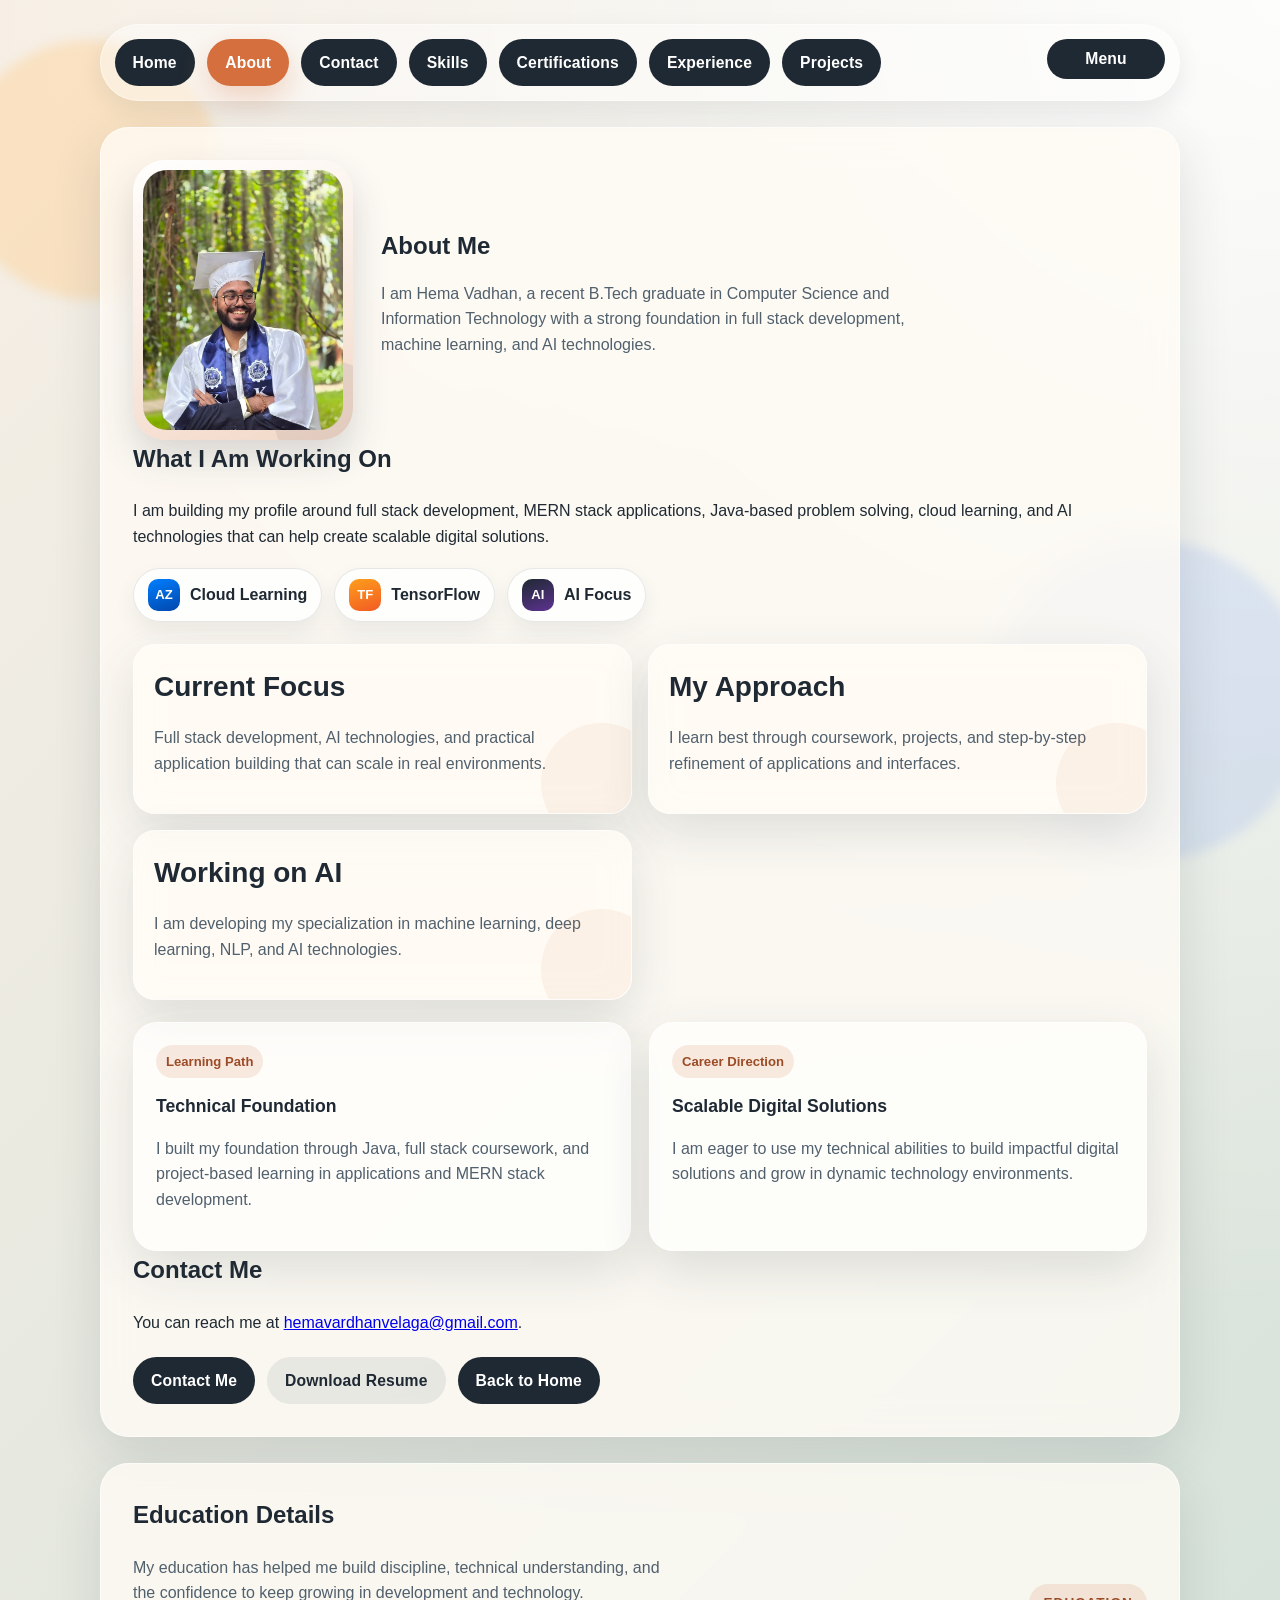
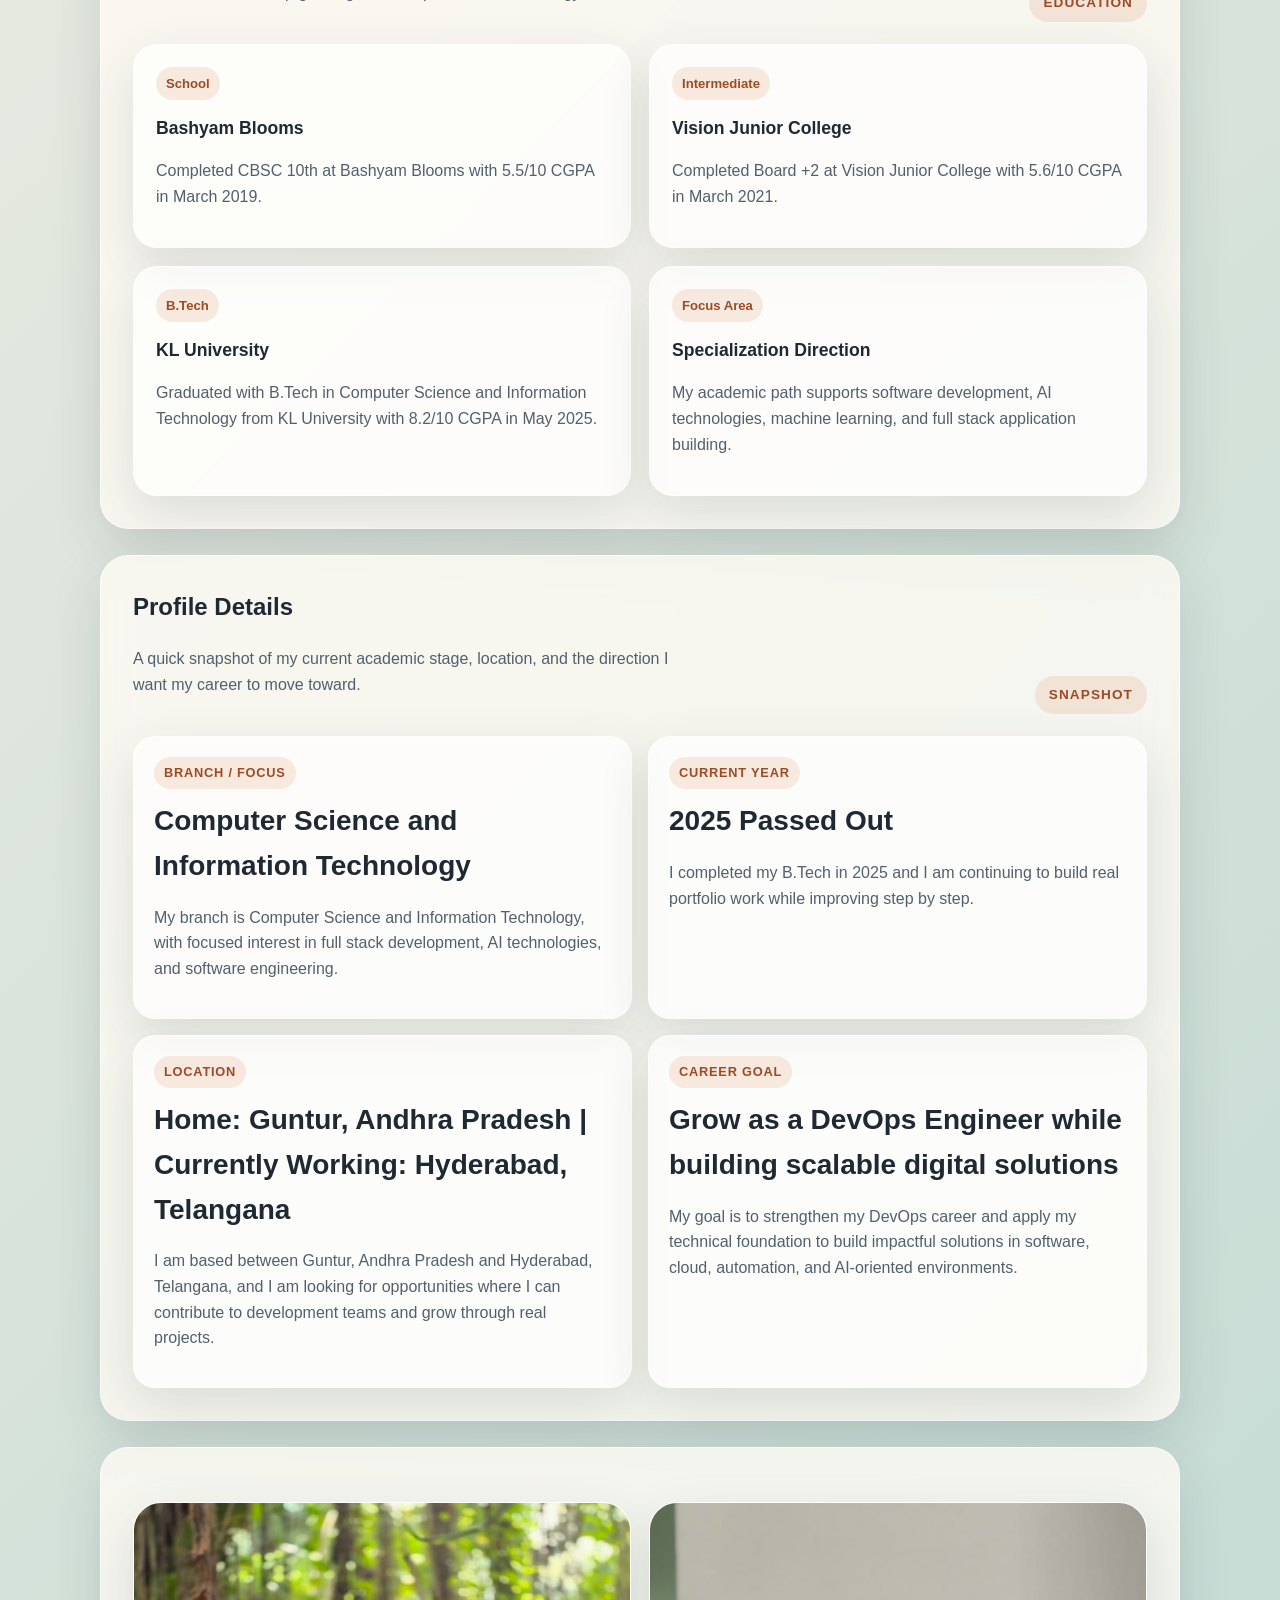
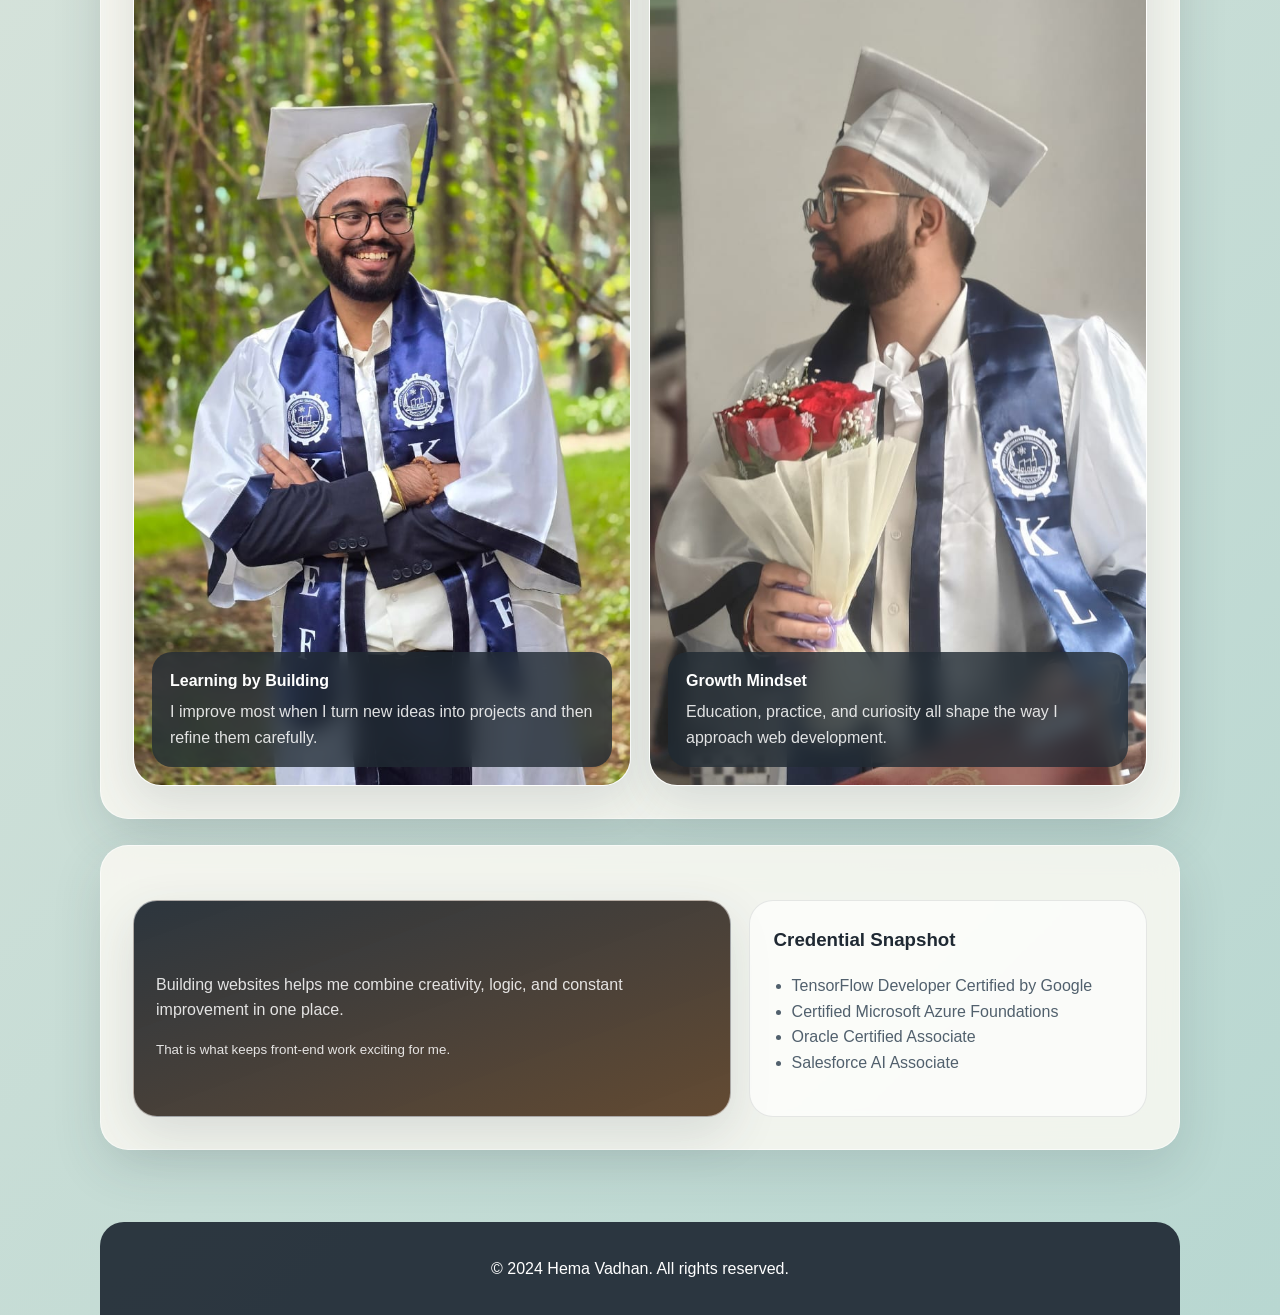
==== commit 93c61267: "Polish portfolio content and remove auth pages" ====
--- a/about.html
+++ b/about.html
@@ -22,7 +22,6 @@
                         <button class="btn menu-toggle" type="button" data-menu-toggle aria-expanded="false">Menu</button>
                         <div class="menu-panel">
                             <button class="btn menu-item theme-toggle" type="button" data-theme-toggle>Dark Mode</button>
-                            <a class="btn menu-item" href="login.html">Log Out</a>
                         </div>
                     </li>
                 </ul>
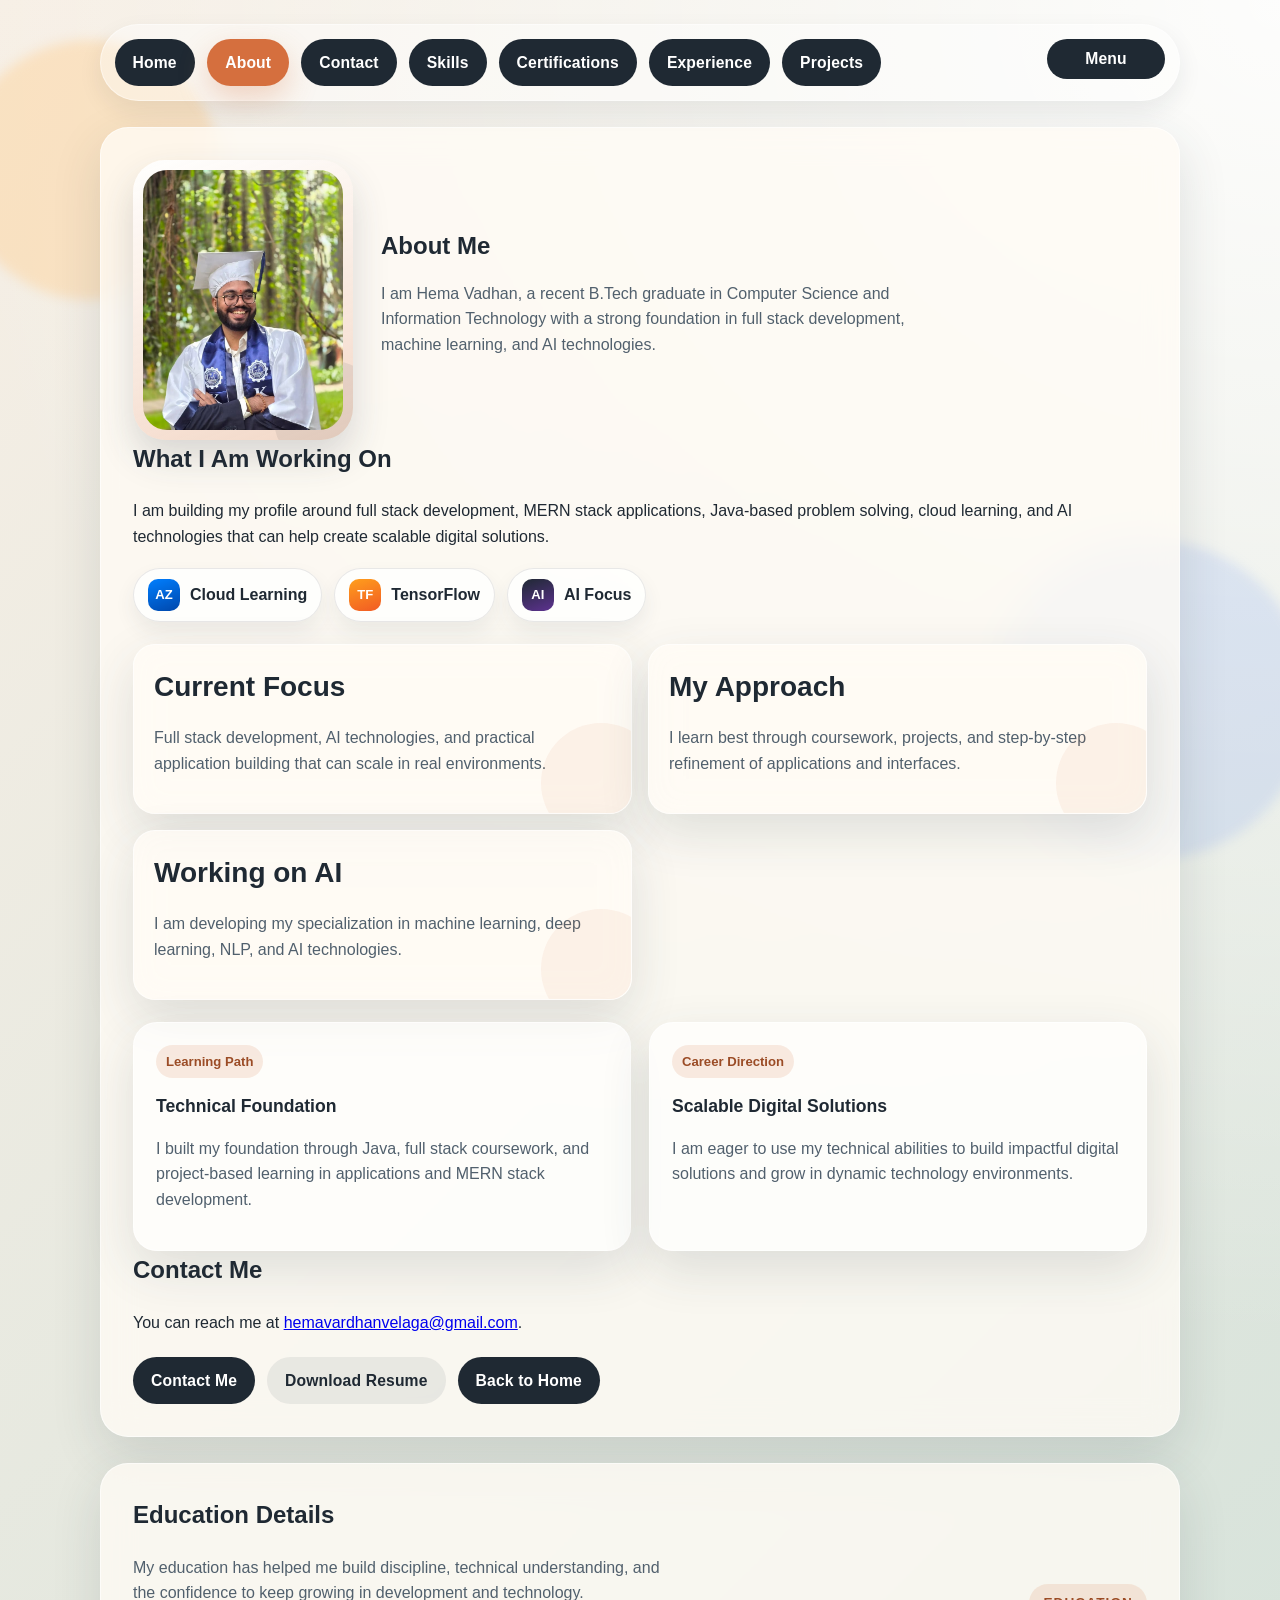
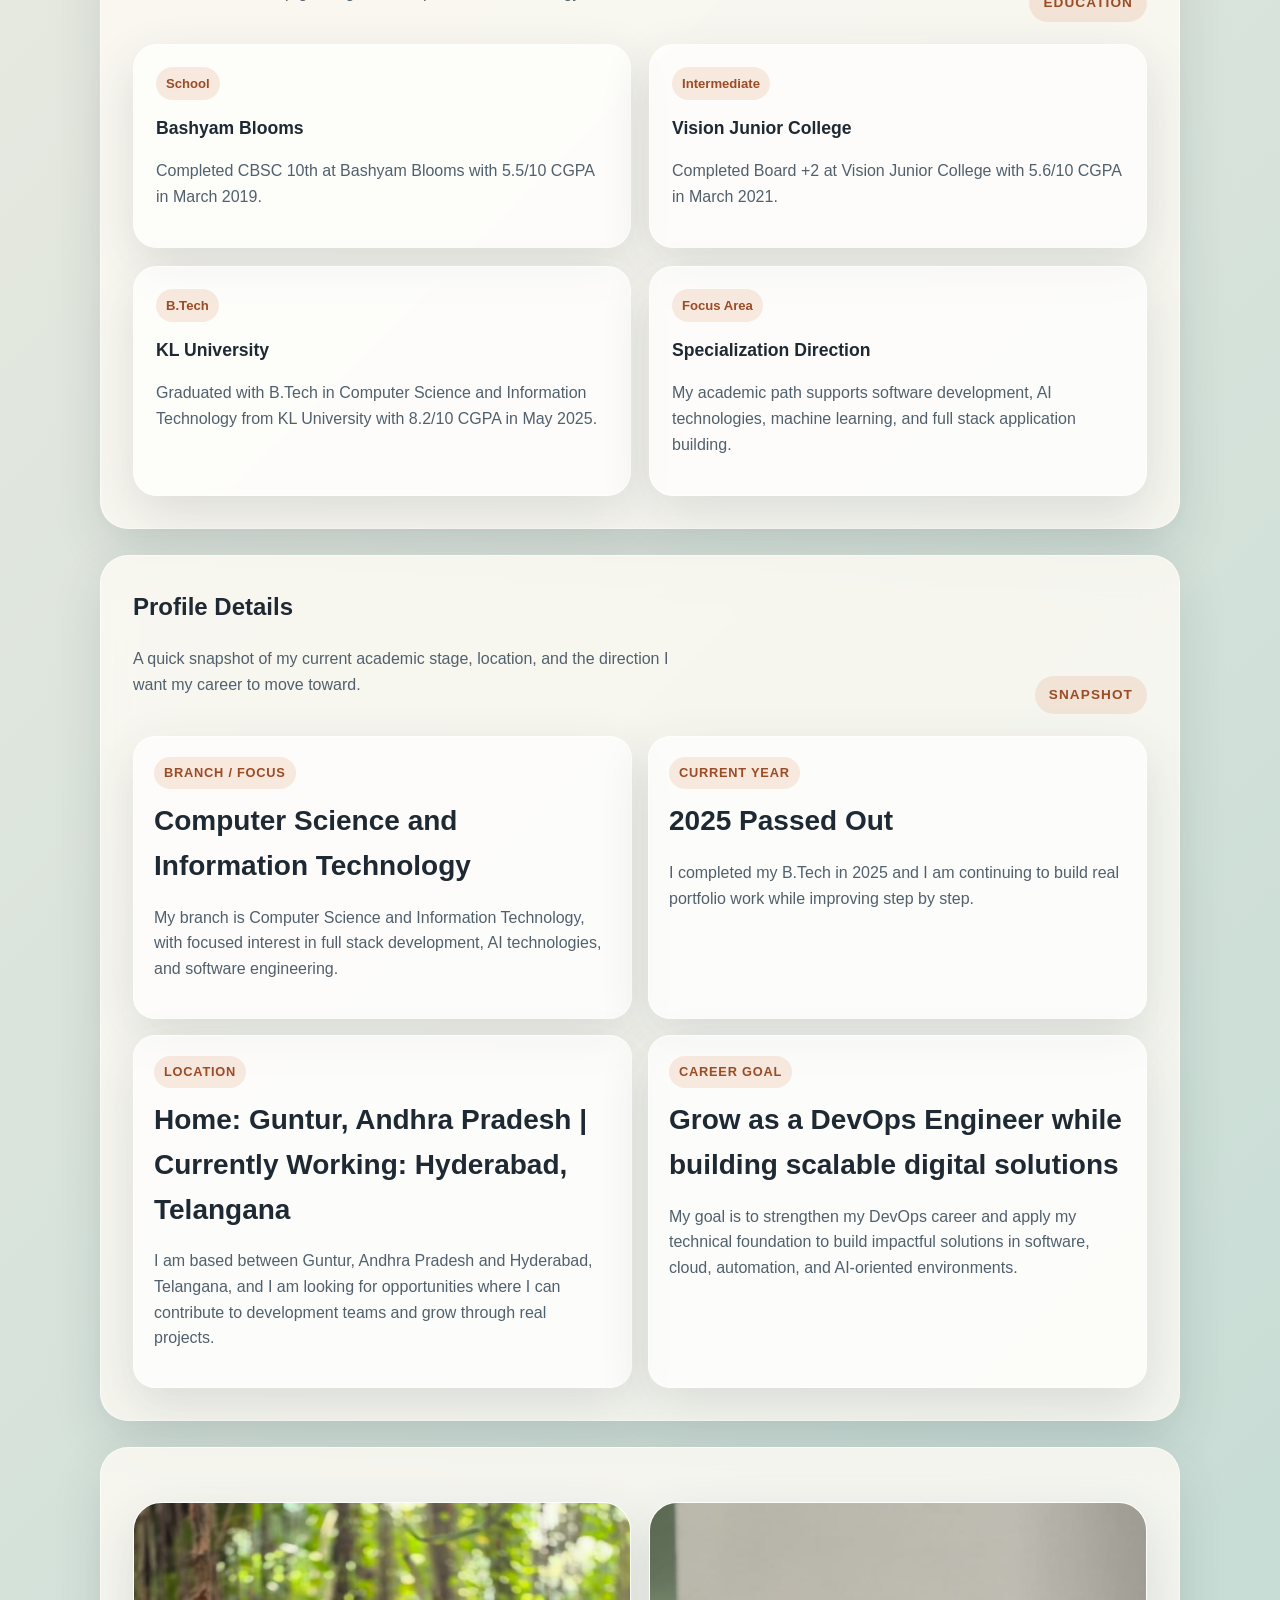
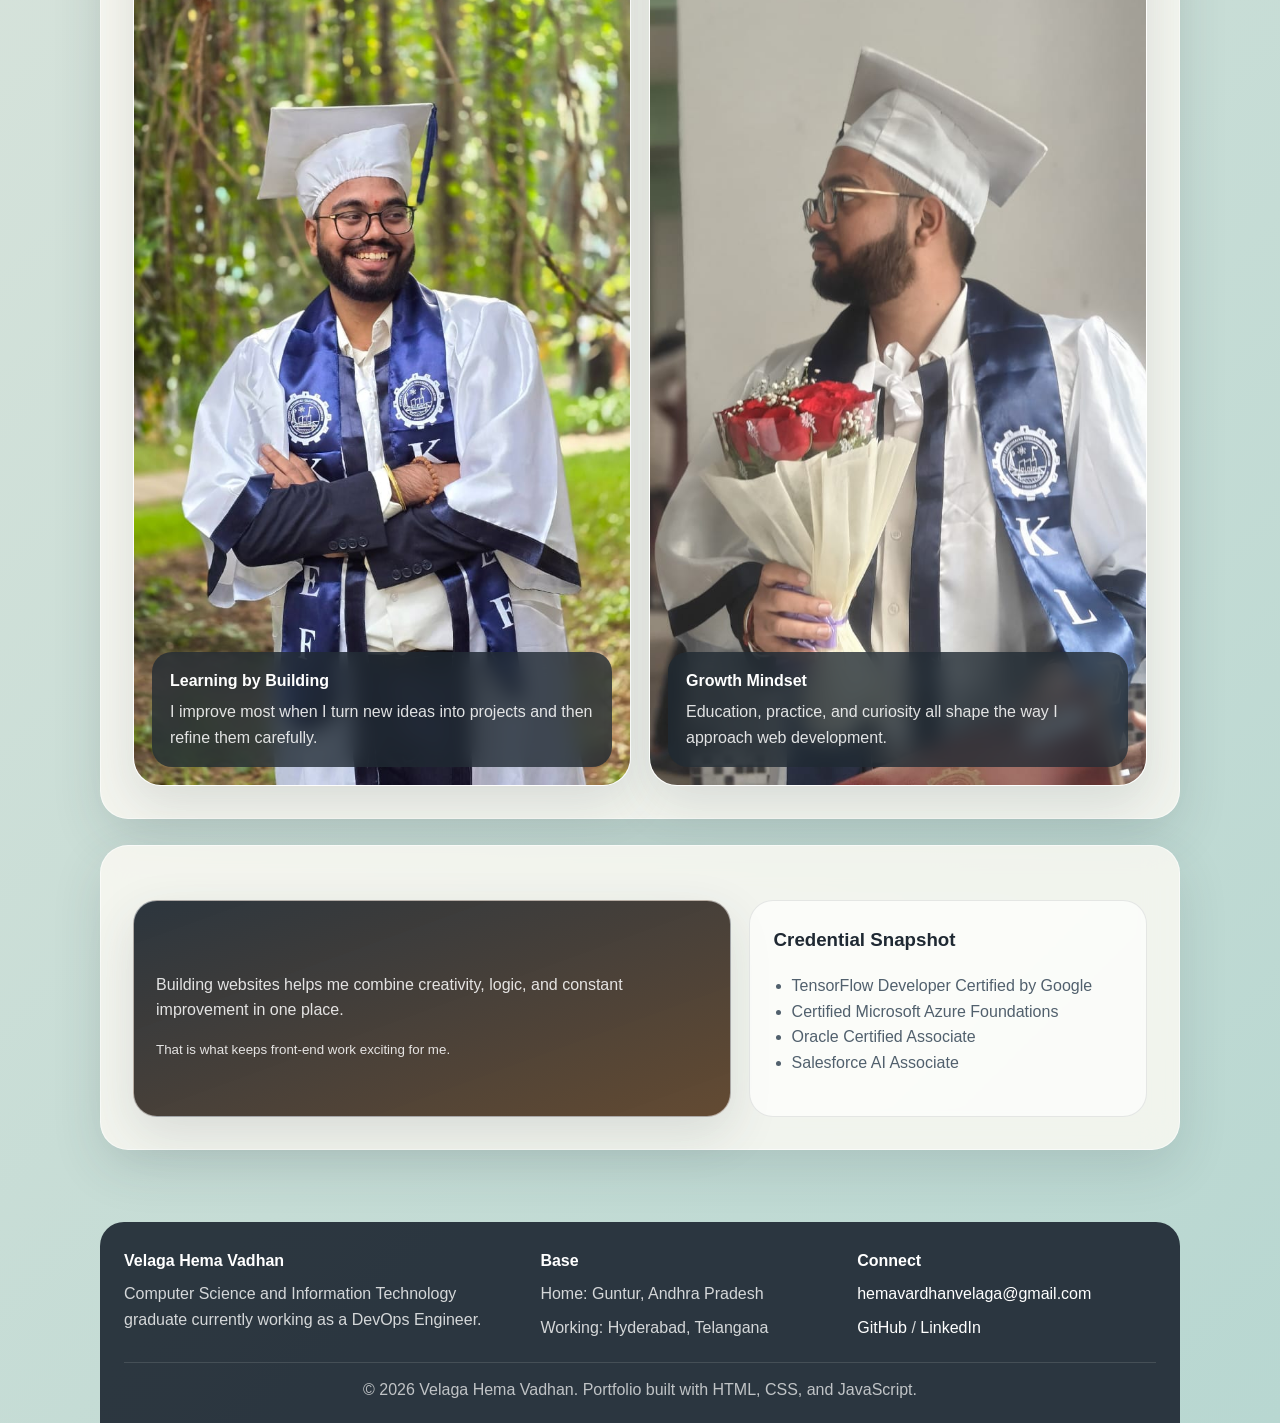
==== commit 09f05bc7: "Refine portfolio presentation and professional sections" ====
--- a/about.html
+++ b/about.html
@@ -179,7 +179,23 @@
         </main>
     </div>
     <footer class="site-footer">
-        <p>&copy; 2024 Hema Vadhan. All rights reserved.</p>
+        <div class="footer-grid">
+            <div>
+                <strong>Velaga Hema Vadhan</strong>
+                <p>Computer Science and Information Technology graduate currently working as a DevOps Engineer.</p>
+            </div>
+            <div>
+                <strong>Base</strong>
+                <p>Home: Guntur, Andhra Pradesh</p>
+                <p>Working: Hyderabad, Telangana</p>
+            </div>
+            <div>
+                <strong>Connect</strong>
+                <p><a href="mailto:hemavardhanvelaga@gmail.com">hemavardhanvelaga@gmail.com</a></p>
+                <p><a href="https://github.com/HemaVadhan" target="_blank" rel="noopener noreferrer">GitHub</a> / <a href="https://www.linkedin.com/in/hema-vadhan-velaga-999679226/" target="_blank" rel="noopener noreferrer">LinkedIn</a></p>
+            </div>
+        </div>
+        <p class="footer-note">&copy; 2026 Velaga Hema Vadhan. Portfolio built with HTML, CSS, and JavaScript.</p>
     </footer>
     <script src="script.js"></script>
 </body>
--- a/styles.css
+++ b/styles.css
@@ -505,6 +505,40 @@
     line-height: 1;
 }
 
+.professional-band {
+    background: linear-gradient(160deg, rgba(255, 255, 255, 0.72), rgba(245, 236, 227, 0.64));
+}
+
+.professional-grid,
+.footer-grid {
+    display: grid;
+    gap: 18px;
+}
+
+.professional-grid {
+    grid-template-columns: repeat(3, minmax(0, 1fr));
+    margin-top: 22px;
+}
+
+.professional-card {
+    border-radius: 22px;
+    padding: 22px;
+    border: 1px solid rgba(255, 255, 255, 0.55);
+    background: rgba(255, 255, 255, 0.56);
+    box-shadow: var(--shadow);
+}
+
+.professional-card strong {
+    display: block;
+    font-size: 1.12rem;
+    margin-bottom: 8px;
+}
+
+.professional-card p {
+    margin: 0;
+    color: var(--text-soft);
+}
+
 .hero-metrics .metric-card {
     background: rgba(255, 255, 255, 0.52);
 }
@@ -1501,10 +1535,43 @@
 .site-footer {
     width: min(1080px, calc(100% - 32px));
     margin: 24px auto 0;
-    padding: 18px 20px;
+    padding: 26px 24px 20px;
     border-radius: 24px 24px 0 0;
     background: var(--footer-bg);
     color: #ffffff;
+}
+
+.footer-grid {
+    grid-template-columns: 1.2fr 0.9fr 0.9fr;
+    align-items: start;
+}
+
+.footer-grid strong {
+    display: block;
+    margin-bottom: 8px;
+    font-size: 1rem;
+}
+
+.footer-grid p {
+    margin: 0 0 8px;
+    color: rgba(255, 255, 255, 0.8);
+}
+
+.site-footer a {
+    color: #ffffff;
+    text-decoration: none;
+}
+
+.site-footer a:hover,
+.site-footer a:focus-visible {
+    text-decoration: underline;
+}
+
+.footer-note {
+    margin: 14px 0 0;
+    padding-top: 14px;
+    border-top: 1px solid rgba(255, 255, 255, 0.12);
+    color: rgba(255, 255, 255, 0.7);
     text-align: center;
 }
 
@@ -1765,6 +1832,8 @@
     .stack-grid,
     .gallery-grid,
     .project-grid,
+    .professional-grid,
+    .footer-grid,
     .logo-grid,
     .media-grid,
     .timeline,
